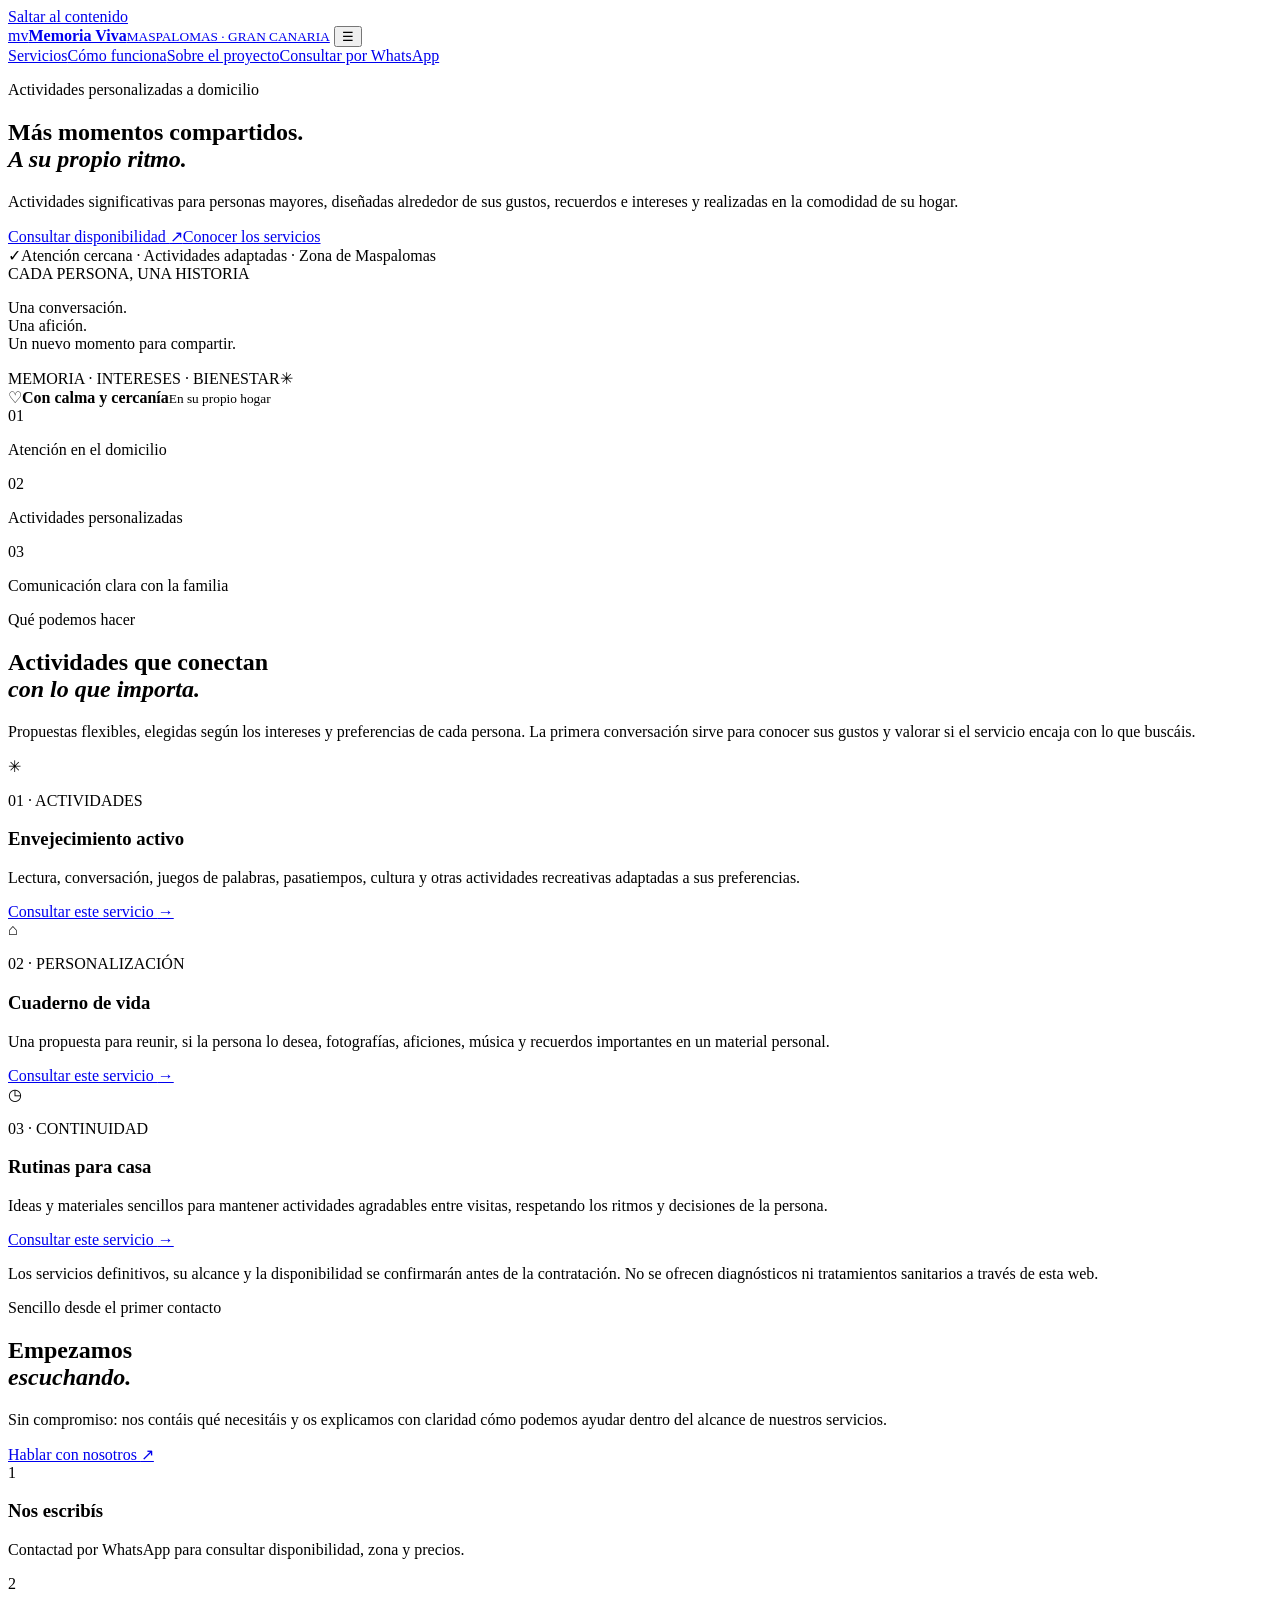
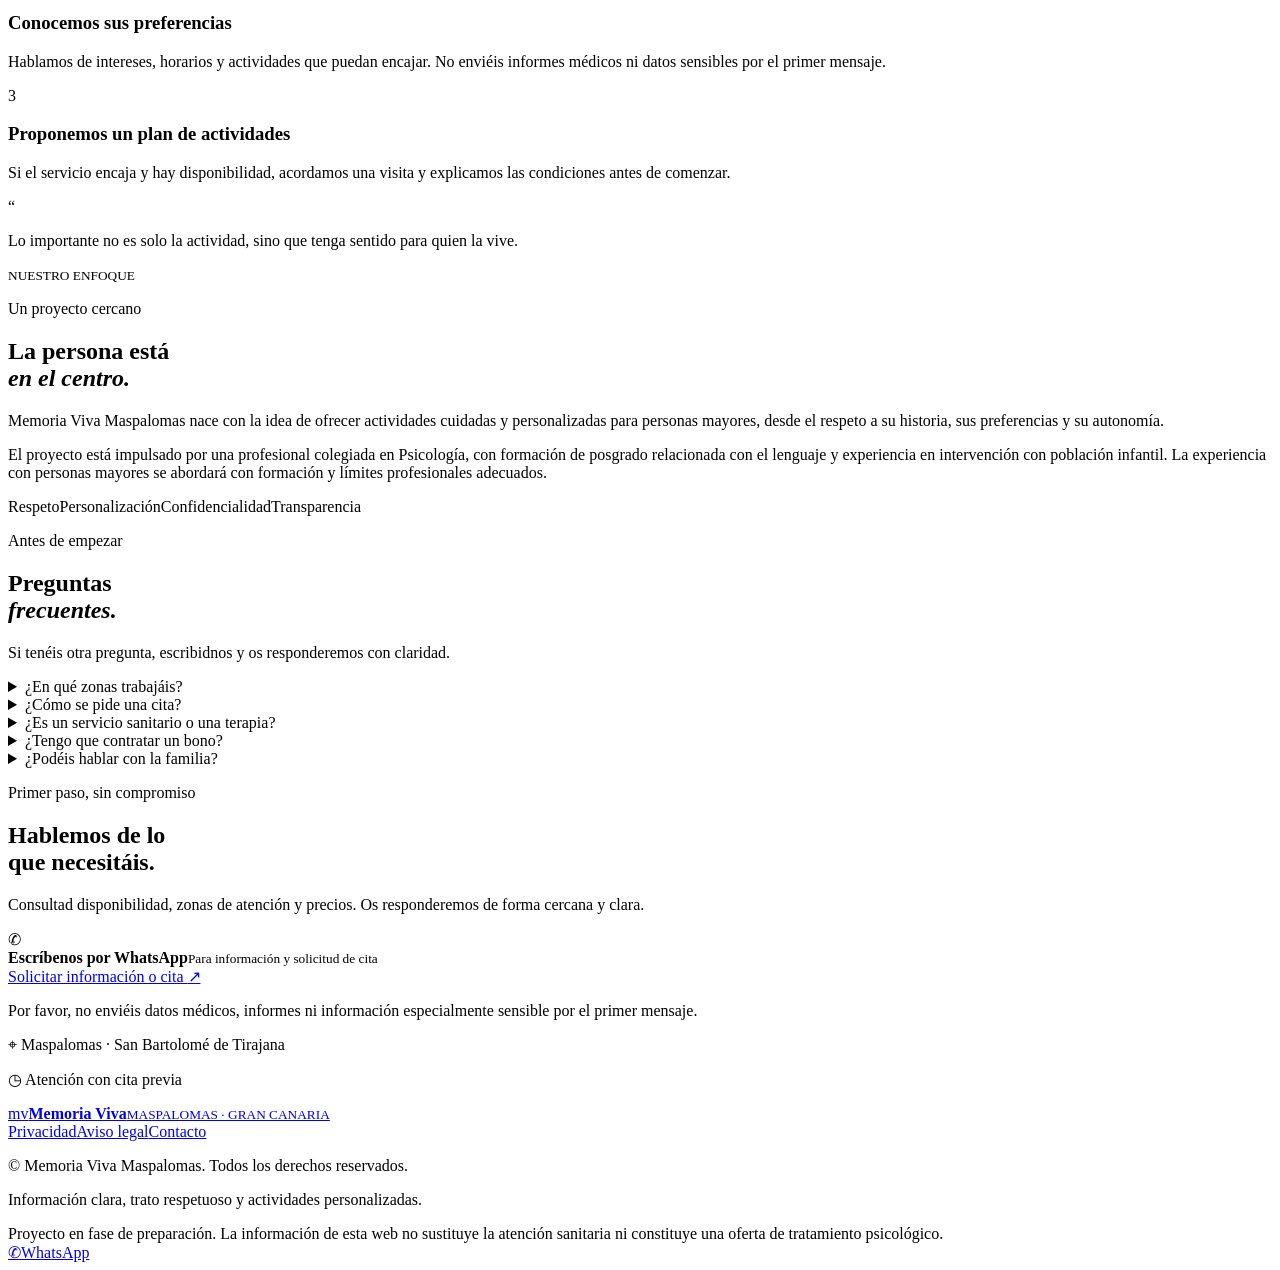
==== index.html @ 0d93520b "Añade página principal de Memoria Viva Maspalomas" ====
<!doctype html>
<html lang="es">
<head>
<meta charset="utf-8"><meta name="viewport" content="width=device-width, initial-scale=1">
<meta name="theme-color" content="#24564e">
<meta name="description" content="Actividades personalizadas de envejecimiento activo a domicilio en Maspalomas y San Bartolomé de Tirajana. Información y solicitud de cita por WhatsApp.">
<meta property="og:title" content="Memoria Viva Maspalomas | Actividades a domicilio">
<meta property="og:description" content="Actividades personalizadas para personas mayores, en su hogar y a su ritmo.">
<meta property="og:type" content="website">
<title>Memoria Viva Maspalomas | Actividades a domicilio</title>
<link rel="icon" href="assets/favicon.svg" type="image/svg+xml"><link rel="stylesheet" href="styles.css">
<script src="site-config.js" defer></script><script src="script.js" defer></script>
</head>
<body>
<a class="skip-link" href="#contenido">Saltar al contenido</a>
<header class="site-header"><div class="container nav-wrap">
<a class="brand" href="#inicio" aria-label="Memoria Viva Maspalomas, inicio"><span class="brand-mark" aria-hidden="true">mv</span><span><strong>Memoria Viva</strong><small>MASPALOMAS · GRAN CANARIA</small></span></a>
<button class="menu-toggle" aria-expanded="false" aria-controls="nav-menu" aria-label="Abrir menú">☰</button>
<nav id="nav-menu" class="nav-menu" aria-label="Navegación principal"><a href="#servicios">Servicios</a><a href="#como-funciona">Cómo funciona</a><a href="#sobre-nosotros">Sobre el proyecto</a><a class="nav-cta js-whatsapp" href="#contacto" data-message="Hola, me gustaría recibir información sobre Memoria Viva Maspalomas.">Consultar por WhatsApp</a></nav>
</div></header>
<main id="contenido">
<section class="hero" id="inicio"><div class="container hero-grid"><div class="hero-copy">
<p class="eyebrow"><span class="eyebrow-dot"></span> Actividades personalizadas a domicilio</p>
<h1>Más momentos compartidos.<br><em>A su propio ritmo.</em></h1>
<p class="hero-lead">Actividades significativas para personas mayores, diseñadas alrededor de sus gustos, recuerdos e intereses y realizadas en la comodidad de su hogar.</p>
<div class="hero-actions"><a class="button button-primary js-whatsapp" href="#contacto" data-message="Hola, quiero consultar disponibilidad y precios de las visitas a domicilio.">Consultar disponibilidad <span aria-hidden="true">↗</span></a><a class="button button-secondary" href="#servicios">Conocer los servicios</a></div>
<div class="hero-note"><span class="check-icon" aria-hidden="true">✓</span><span>Atención cercana · Actividades adaptadas · Zona de Maspalomas</span></div>
</div><div class="hero-art" aria-label="Ilustración decorativa de una planta y un sol"><div class="sun"></div><div class="plant plant-one"><i></i><i></i><i></i><b></b></div><div class="art-card"><span class="art-kicker">CADA PERSONA, UNA HISTORIA</span><div class="art-line"></div><p>Una conversación.<br>Una afición.<br>Un nuevo momento para compartir.</p><div class="art-bottom"><span>MEMORIA · INTERESES · BIENESTAR</span><span class="art-spark">✳</span></div></div><div class="floating-tag"><span class="tag-icon">♡</span><span><strong>Con calma y cercanía</strong><small>En su propio hogar</small></span></div></div></div><div class="hero-wave" aria-hidden="true"></div></section>
<section class="trust-strip" aria-label="Características del servicio"><div class="container trust-grid"><div><span class="trust-number">01</span><p>Atención en el domicilio</p></div><div><span class="trust-number">02</span><p>Actividades personalizadas</p></div><div><span class="trust-number">03</span><p>Comunicación clara con la familia</p></div></div></section>
<section class="section services-section" id="servicios"><div class="container"><div class="section-heading"><p class="eyebrow">Qué podemos hacer</p><h2>Actividades que conectan<br><em>con lo que importa.</em></h2><p>Propuestas flexibles, elegidas según los intereses y preferencias de cada persona. La primera conversación sirve para conocer sus gustos y valorar si el servicio encaja con lo que buscáis.</p></div>
<div class="service-grid">
<article class="service-card"><div class="service-icon sage" aria-hidden="true">✳</div><p class="card-label">01 · ACTIVIDADES</p><h3>Envejecimiento activo</h3><p>Lectura, conversación, juegos de palabras, pasatiempos, cultura y otras actividades recreativas adaptadas a sus preferencias.</p><a class="text-link js-whatsapp" href="#contacto" data-message="Hola, me interesa conocer las actividades de envejecimiento activo a domicilio.">Consultar este servicio <span aria-hidden="true">→</span></a></article>
<article class="service-card featured"><div class="service-icon clay" aria-hidden="true">⌂</div><p class="card-label">02 · PERSONALIZACIÓN</p><h3>Cuaderno de vida</h3><p>Una propuesta para reunir, si la persona lo desea, fotografías, aficiones, música y recuerdos importantes en un material personal.</p><a class="text-link js-whatsapp" href="#contacto" data-message="Hola, quiero información sobre el cuaderno de vida personalizado.">Consultar este servicio <span aria-hidden="true">→</span></a></article>
<article class="service-card"><div class="service-icon gold" aria-hidden="true">◷</div><p class="card-label">03 · CONTINUIDAD</p><h3>Rutinas para casa</h3><p>Ideas y materiales sencillos para mantener actividades agradables entre visitas, respetando los ritmos y decisiones de la persona.</p><a class="text-link js-whatsapp" href="#contacto" data-message="Hola, me gustaría saber cómo funcionan las rutinas de actividades para casa.">Consultar este servicio <span aria-hidden="true">→</span></a></article>
</div><p class="section-footnote">Los servicios definitivos, su alcance y la disponibilidad se confirmarán antes de la contratación. No se ofrecen diagnósticos ni tratamientos sanitarios a través de esta web.</p></div></section>
<section class="section process-section" id="como-funciona"><div class="container process-grid"><div class="process-intro"><p class="eyebrow">Sencillo desde el primer contacto</p><h2>Empezamos<br><em>escuchando.</em></h2><p>Sin compromiso: nos contáis qué necesitáis y os explicamos con claridad cómo podemos ayudar dentro del alcance de nuestros servicios.</p><a class="button button-primary js-whatsapp" href="#contacto" data-message="Hola, me gustaría hablar sobre las necesidades de una persona mayor.">Hablar con nosotros <span aria-hidden="true">↗</span></a></div>
<div class="steps"><article class="step"><span class="step-number">1</span><div><h3>Nos escribís</h3><p>Contactad por WhatsApp para consultar disponibilidad, zona y precios.</p></div></article><article class="step"><span class="step-number">2</span><div><h3>Conocemos sus preferencias</h3><p>Hablamos de intereses, horarios y actividades que puedan encajar. No enviéis informes médicos ni datos sensibles por el primer mensaje.</p></div></article><article class="step"><span class="step-number">3</span><div><h3>Proponemos un plan de actividades</h3><p>Si el servicio encaja y hay disponibilidad, acordamos una visita y explicamos las condiciones antes de comenzar.</p></div></article></div></div></section>
<section class="section about-section" id="sobre-nosotros"><div class="container about-grid"><div class="about-visual"><div class="about-circle circle-one"></div><div class="about-circle circle-two"></div><div class="about-quote"><span class="quote-mark">“</span><p>Lo importante no es solo la actividad, sino que tenga sentido para quien la vive.</p><span class="quote-line"></span><small>NUESTRO ENFOQUE</small></div></div><div class="about-copy"><p class="eyebrow">Un proyecto cercano</p><h2>La persona está<br><em>en el centro.</em></h2><p>Memoria Viva Maspalomas nace con la idea de ofrecer actividades cuidadas y personalizadas para personas mayores, desde el respeto a su historia, sus preferencias y su autonomía.</p><p>El proyecto está impulsado por una profesional colegiada en Psicología, con formación de posgrado relacionada con el lenguaje y experiencia en intervención con población infantil. La experiencia con personas mayores se abordará con formación y límites profesionales adecuados.</p><div class="values-list"><span>Respeto</span><span>Personalización</span><span>Confidencialidad</span><span>Transparencia</span></div></div></div></section>
<section class="section faq-section" id="preguntas"><div class="container faq-grid"><div><p class="eyebrow">Antes de empezar</p><h2>Preguntas<br><em>frecuentes.</em></h2><p>Si tenéis otra pregunta, escribidnos y os responderemos con claridad.</p></div><div class="faq-list">
<details><summary>¿En qué zonas trabajáis?</summary><p>El proyecto se centra inicialmente en Maspalomas, San Fernando, El Tablero y Sonnenland. Confirmaremos disponibilidad y posibles gastos de desplazamiento antes de reservar.</p></details>
<details><summary>¿Cómo se pide una cita?</summary><p>Podéis escribirnos por WhatsApp. Acordaremos disponibilidad, servicio, duración y precio antes de confirmar la visita.</p></details>
<details><summary>¿Es un servicio sanitario o una terapia?</summary><p>Esta web presenta actividades de envejecimiento activo y propuestas educativas no sanitarias. No ofrece diagnósticos ni tratamientos psicológicos sanitarios. Si una necesidad requiere atención clínica, os orientaremos para consultar con un profesional sanitario habilitado.</p></details>
<details><summary>¿Tengo que contratar un bono?</summary><p>No se presupone ningún compromiso. La disponibilidad de visitas individuales y bonos, así como sus condiciones y precios, se confirmará antes de contratar.</p></details>
<details><summary>¿Podéis hablar con la familia?</summary><p>La comunicación con familiares se realizará respetando la autonomía, la confidencialidad y las preferencias de la persona atendida, con las autorizaciones necesarias.</p></details>
</div></div></section>
<section class="contact-section" id="contacto"><div class="container contact-grid"><div><p class="eyebrow light">Primer paso, sin compromiso</p><h2>Hablemos de lo<br>que necesitáis.</h2><p>Consultad disponibilidad, zonas de atención y precios. Os responderemos de forma cercana y clara.</p></div><div class="contact-card"><div class="contact-card-top"><span class="whatsapp-mark" aria-hidden="true">✆</span><div><strong>Escríbenos por WhatsApp</strong><small>Para información y solicitud de cita</small></div></div><a class="button button-light js-whatsapp" href="#contacto" data-message="Hola, me gustaría recibir información y consultar una cita con Memoria Viva Maspalomas.">Solicitar información o cita <span aria-hidden="true">↗</span></a><p class="contact-small">Por favor, no enviéis datos médicos, informes ni información especialmente sensible por el primer mensaje.</p><div class="contact-divider"></div><p class="contact-zone"><span aria-hidden="true">⌖</span> Maspalomas · San Bartolomé de Tirajana</p><p class="contact-zone"><span aria-hidden="true">◷</span> Atención con cita previa</p></div></div></section>
</main>
<footer class="site-footer"><div class="container footer-top"><a class="brand footer-brand" href="#inicio"><span class="brand-mark" aria-hidden="true">mv</span><span><strong>Memoria Viva</strong><small>MASPALOMAS · GRAN CANARIA</small></span></a><div class="footer-links"><a href="privacidad.html">Privacidad</a><a href="aviso-legal.html">Aviso legal</a><a href="#contacto">Contacto</a></div></div><div class="container footer-bottom"><p>© <span id="year"></span> Memoria Viva Maspalomas. Todos los derechos reservados.</p><p>Información clara, trato respetuoso y actividades personalizadas.</p></div><div class="container footer-disclaimer">Proyecto en fase de preparación. La información de esta web no sustituye la atención sanitaria ni constituye una oferta de tratamiento psicológico.</div></footer>
<a class="floating-whatsapp js-whatsapp" href="#contacto" data-message="Hola, quiero información sobre Memoria Viva Maspalomas." aria-label="Contactar por WhatsApp"><span aria-hidden="true">✆</span><span>WhatsApp</span></a><div class="toast" id="toast" role="status" aria-live="polite"></div>
</body></html>
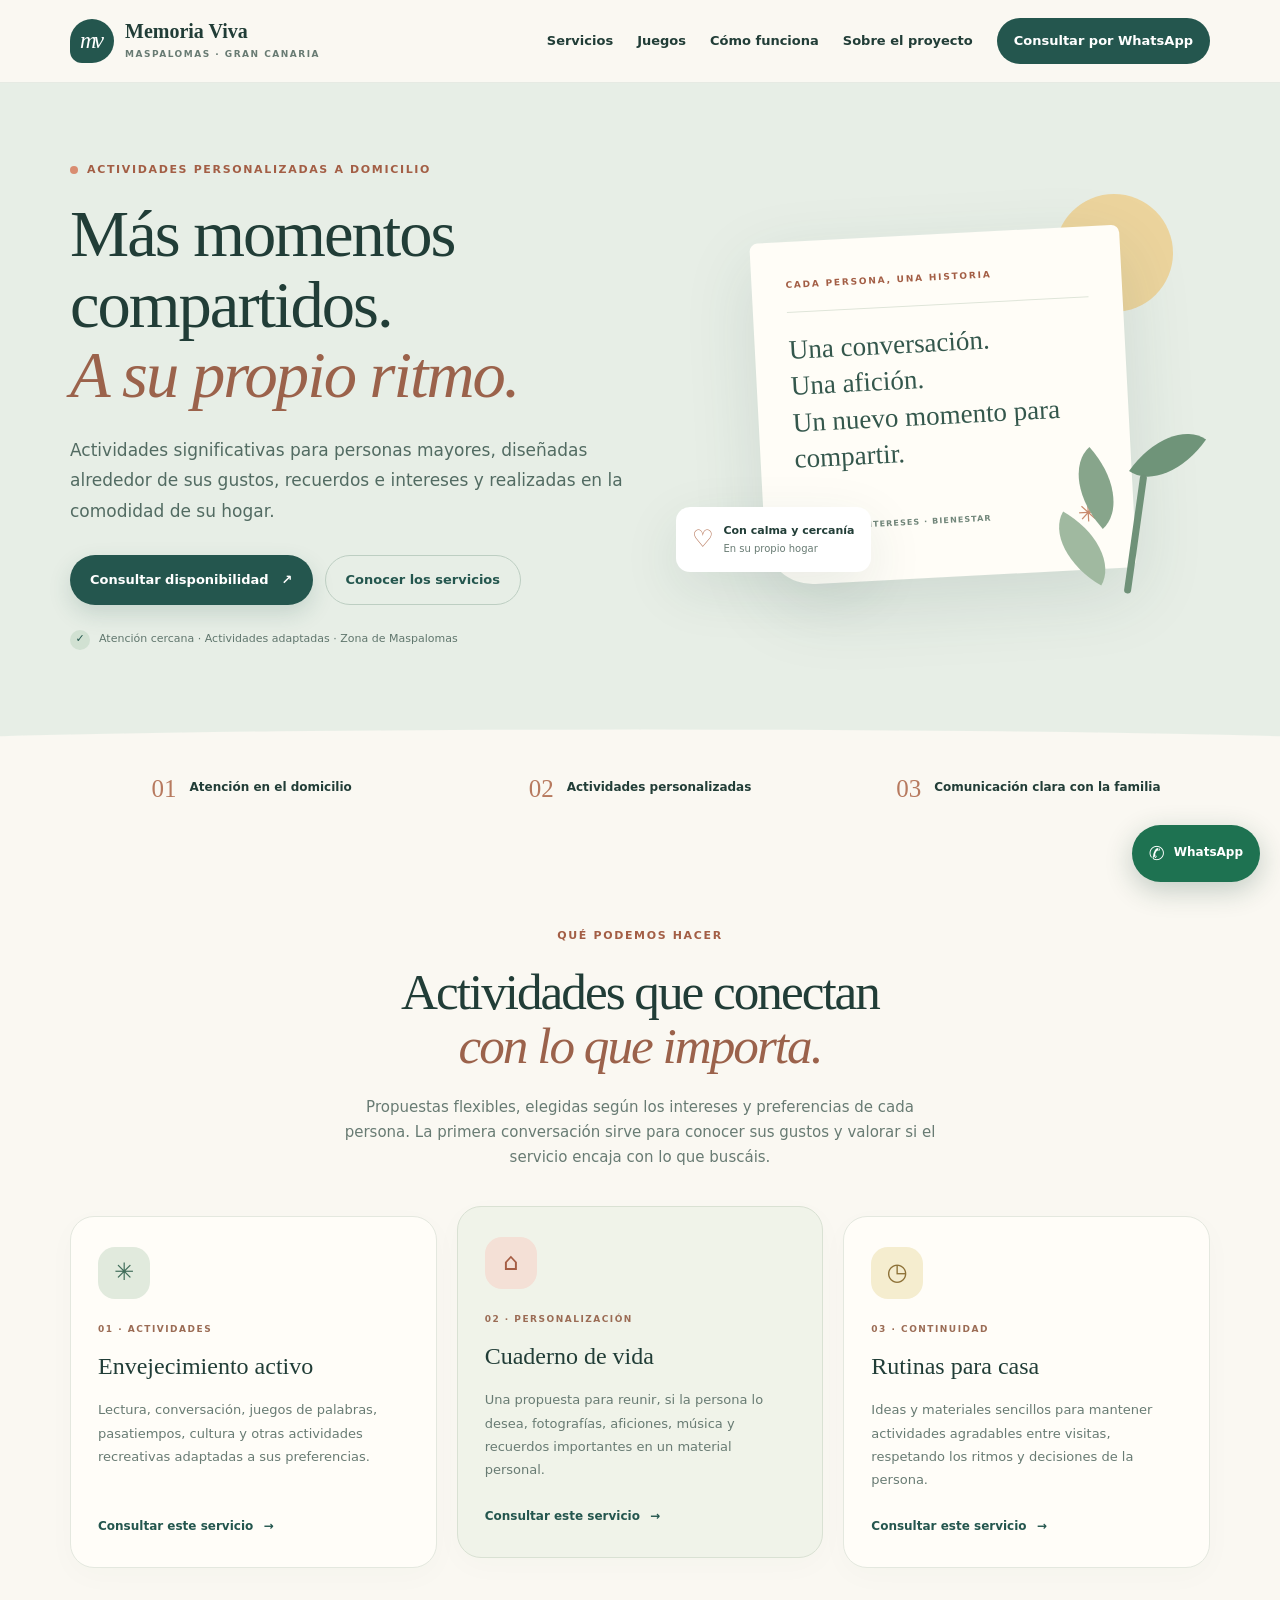
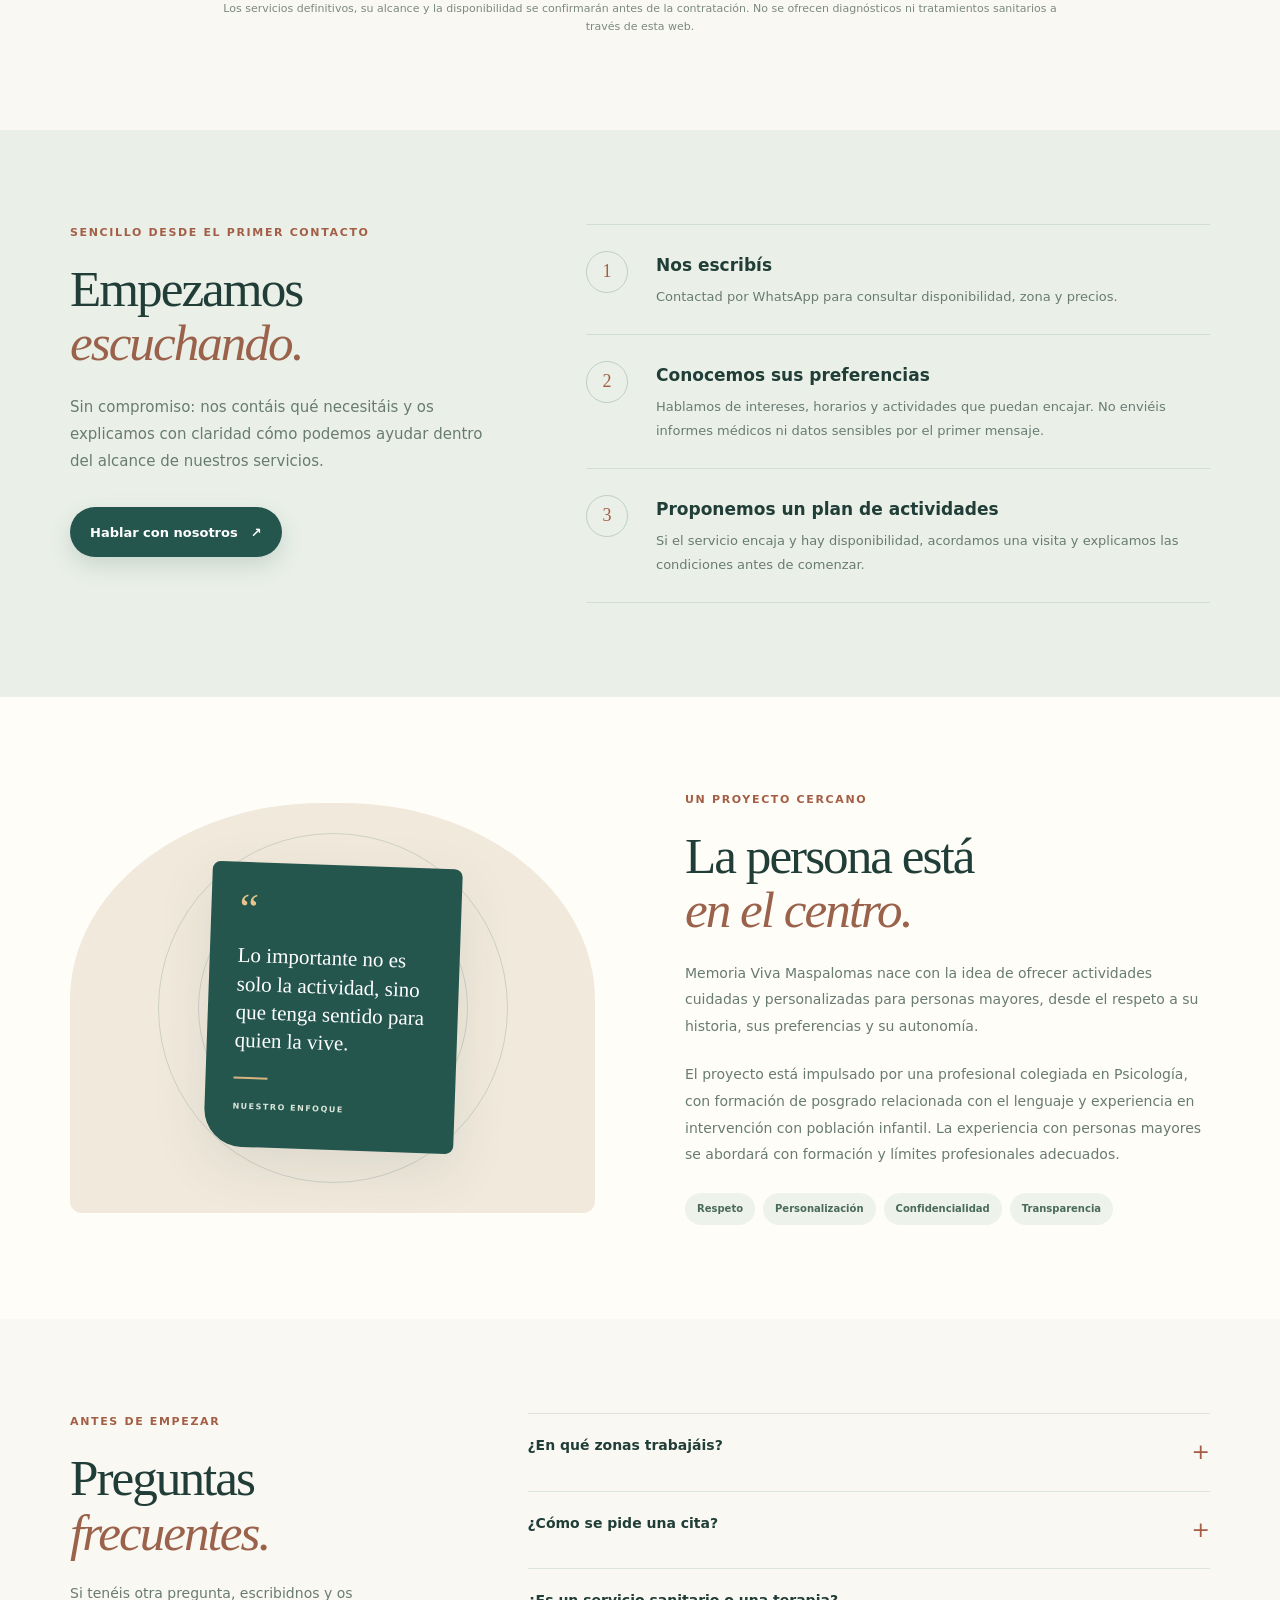
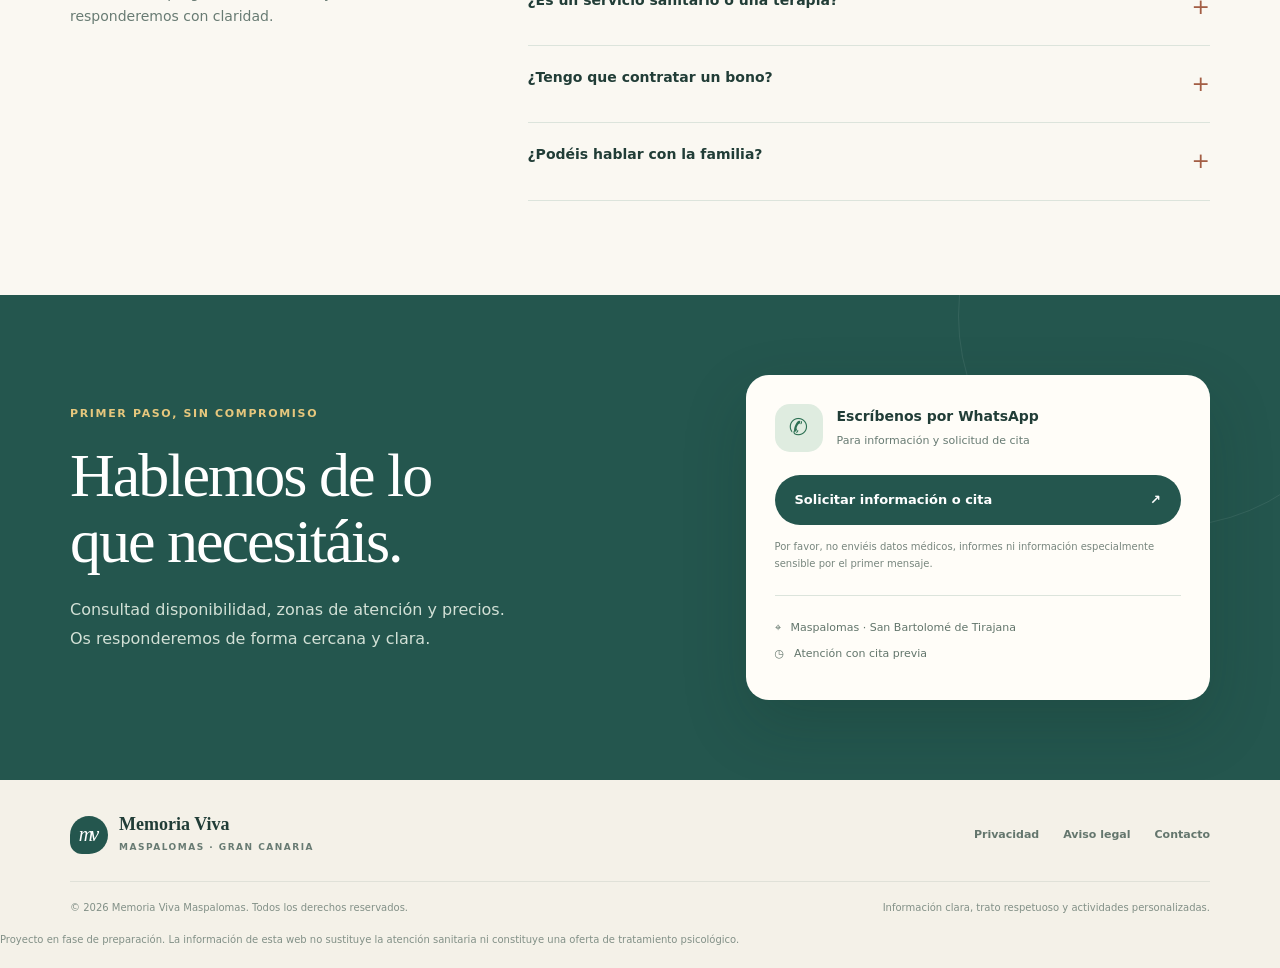
==== commit 61b9d945: "Añade acceso a juegos desde la página principal" ====
--- a/index.html
+++ b/index.html
@@ -16,7 +16,7 @@
 <header class="site-header"><div class="container nav-wrap">
 <a class="brand" href="#inicio" aria-label="Memoria Viva Maspalomas, inicio"><span class="brand-mark" aria-hidden="true">mv</span><span><strong>Memoria Viva</strong><small>MASPALOMAS · GRAN CANARIA</small></span></a>
 <button class="menu-toggle" aria-expanded="false" aria-controls="nav-menu" aria-label="Abrir menú">☰</button>
-<nav id="nav-menu" class="nav-menu" aria-label="Navegación principal"><a href="#servicios">Servicios</a><a href="#como-funciona">Cómo funciona</a><a href="#sobre-nosotros">Sobre el proyecto</a><a class="nav-cta js-whatsapp" href="#contacto" data-message="Hola, me gustaría recibir información sobre Memoria Viva Maspalomas.">Consultar por WhatsApp</a></nav>
+<nav id="nav-menu" class="nav-menu" aria-label="Navegación principal"><a href="#servicios">Servicios</a><a href="juegos.html">Juegos</a><a href="#como-funciona">Cómo funciona</a><a href="#sobre-nosotros">Sobre el proyecto</a><a class="nav-cta js-whatsapp" href="#contacto" data-message="Hola, me gustaría recibir información sobre Memoria Viva Maspalomas.">Consultar por WhatsApp</a></nav>
 </div></header>
 <main id="contenido">
 <section class="hero" id="inicio"><div class="container hero-grid"><div class="hero-copy">
--- a/styles.css
+++ b/styles.css
@@ -0,0 +1 @@
+:root{--pine:#24564e;--pine-dark:#173f39;--sage:#e7eee6;--cream:#faf8f2;--paper:#fffdf8;--ink:#213d37;--muted:#687b73;--clay:#d98d71;--gold:#e6c77d;--line:#dce4dc;--radius:24px;--shadow:0 18px 55px rgba(30,66,57,.10)}*{box-sizing:border-box}html{scroll-behavior:smooth;scroll-padding-top:88px}body{margin:0;background:var(--cream);color:var(--ink);font-family:Inter,ui-sans-serif,system-ui,-apple-system,BlinkMacSystemFont,"Segoe UI",sans-serif;font-size:16px;line-height:1.65}a{color:inherit}button,a{-webkit-tap-highlight-color:transparent}a:focus-visible,button:focus-visible,summary:focus-visible{outline:3px solid #c57c5f;outline-offset:4px}.container{width:min(1140px,calc(100% - 40px));margin-inline:auto}.skip-link{position:absolute;top:-50px;left:12px;background:white;padding:10px;z-index:100}.skip-link:focus{top:12px}.site-header{position:sticky;top:0;z-index:50;background:rgba(250,248,242,.96);backdrop-filter:blur(14px);border-bottom:1px solid rgba(36,86,78,.09)}.nav-wrap{min-height:82px;display:flex;align-items:center;justify-content:space-between;gap:24px}.brand{display:inline-flex;align-items:center;gap:11px;text-decoration:none;flex-shrink:0}.brand-mark{display:grid;place-items:center;width:44px;height:44px;border-radius:50% 50% 50% 12px;background:var(--pine);color:#fff;font-family:Georgia,serif;font-size:23px;font-style:italic;letter-spacing:-3px;padding-right:3px}.brand strong{display:block;font-family:Georgia,serif;font-size:20px;line-height:1.1}.brand small{display:block;margin-top:5px;color:var(--muted);font-size:9px;font-weight:800;letter-spacing:1.5px}.nav-menu{display:flex;align-items:center;gap:24px}.nav-menu>a{text-decoration:none;font-size:13px;font-weight:650}.nav-menu>a:hover,.footer-links a:hover{color:#a35e45}.nav-menu .nav-cta,.nav-cta{padding:12px 17px;background:var(--pine);color:white;border-radius:100px;text-decoration:none}.menu-toggle{display:none;border:0;background:transparent;font-size:25px;color:var(--pine);cursor:pointer}.hero{position:relative;overflow:hidden;background:var(--sage);padding:78px 0 94px}.hero-grid{display:grid;grid-template-columns:1.02fr .98fr;align-items:center;gap:50px;position:relative;z-index:1}.eyebrow{display:flex;align-items:center;gap:9px;color:#a35e45;font-size:11px;font-weight:800;letter-spacing:1.65px;text-transform:uppercase;margin:0 0 20px}.eyebrow-dot{width:8px;height:8px;background:var(--clay);border-radius:50%}.hero h1,.section h2,.process-intro h2,.about-copy h2,.faq-grid h2,.contact-section h2{font-family:Georgia,serif;font-weight:500;letter-spacing:-2px;line-height:1.06;margin:0}.hero h1{font-size:clamp(43px,5.2vw,70px)}.hero h1 em,.section h2 em,.process-intro h2 em,.about-copy h2 em,.faq-grid h2 em{font-weight:400;color:#9b624b}.hero-lead{max-width:560px;color:#526b62;font-size:17px;line-height:1.8;margin:24px 0 28px}.hero-actions{display:flex;flex-wrap:wrap;gap:12px}.button{min-height:50px;display:inline-flex;align-items:center;justify-content:center;gap:13px;padding:13px 20px;border-radius:100px;text-decoration:none;font-weight:750;font-size:13px;transition:transform .2s,box-shadow .2s}.button:hover{transform:translateY(-2px)}.button-primary{background:var(--pine);color:white;box-shadow:0 9px 22px rgba(36,86,78,.17)}.button-primary:hover{background:var(--pine-dark)}.button-secondary{border:1px solid #bdcec2;color:var(--pine)}.hero-note{display:flex;align-items:center;gap:9px;margin-top:25px;font-size:11px;color:#60766d}.check-icon{display:grid;place-items:center;width:20px;height:20px;background:#d1e1d2;color:var(--pine);border-radius:50%;font-weight:900}.hero-art{height:440px;position:relative;display:grid;place-items:center}.sun{position:absolute;right:7%;top:2%;width:118px;height:118px;border-radius:50%;background:#edcf8e;opacity:.82}.art-card{position:relative;width:min(370px,84%);min-height:300px;padding:36px 34px;background:#fffdf7;border-radius:8px 8px 8px 48px;box-shadow:0 24px 70px rgba(37,79,66,.13);transform:rotate(-3deg);z-index:2;display:flex;flex-direction:column;justify-content:center}.art-kicker{font-size:9px;letter-spacing:1.8px;font-weight:850;color:#a35e45}.art-line{height:1px;background:#dfe5d9;margin:19px 0}.art-card p{font-family:Georgia,serif;font-size:27px;line-height:1.35;margin:0;color:#34574c}.art-bottom{display:flex;align-items:center;justify-content:space-between;margin-top:30px;font-size:8px;letter-spacing:1.1px;font-weight:800;color:#71867a}.art-spark{font-size:25px;color:#c98a6c}.plant{position:absolute;width:145px;height:190px;right:1%;bottom:7%;z-index:3}.plant b{position:absolute;bottom:0;left:50%;width:7px;height:120px;background:#6f9178;border-radius:10px;transform:rotate(8deg)}.plant i{position:absolute;display:block;width:45px;height:70px;background:#87a58b;border-radius:100% 0 100% 0;transform-origin:bottom center}.plant i:nth-child(1){left:37px;bottom:80px;transform:rotate(-42deg)}.plant i:nth-child(2){left:65px;bottom:110px;transform:rotate(35deg);background:#6f9479}.plant i:nth-child(3){left:30px;bottom:28px;transform:rotate(-60deg);background:#a0b9a0}.floating-tag{position:absolute;left:0;bottom:12%;z-index:4;display:flex;align-items:center;gap:10px;background:white;padding:13px 16px;border-radius:14px;box-shadow:var(--shadow)}.tag-icon{font-size:24px;color:#b7785c}.floating-tag strong,.floating-tag small{display:block}.floating-tag strong{font-size:11px}.floating-tag small{font-size:10px;color:var(--muted)}.hero-wave{position:absolute;bottom:-1px;left:0;width:100%;height:30px;background:var(--cream);clip-path:ellipse(60% 50% at 50% 100%)}.trust-strip{padding:24px 0;background:var(--cream)}.trust-grid{display:grid;grid-template-columns:repeat(3,1fr);gap:25px}.trust-grid>div{display:flex;align-items:center;justify-content:center;gap:13px}.trust-number{font-family:Georgia,serif;font-size:25px;color:#b77a5f}.trust-grid p{font-size:12px;font-weight:750;margin:0}.section{padding:94px 0}.section-heading{text-align:center;max-width:760px;margin:0 auto 46px}.section-heading .eyebrow{justify-content:center}.section h2,.process-intro h2,.about-copy h2,.faq-grid h2{font-size:clamp(38px,4vw,54px)}.section-heading>p:last-child{max-width:610px;margin:22px auto 0;color:var(--muted);font-size:15px}.service-grid{display:grid;grid-template-columns:repeat(3,1fr);gap:20px}.service-card{padding:30px 27px;background:var(--paper);border:1px solid #e4e8df;border-radius:var(--radius);min-height:320px;display:flex;flex-direction:column;align-items:flex-start;box-shadow:0 8px 30px rgba(40,70,58,.025)}.service-card.featured{background:#f0f3e9;border-color:#d9e1d3;transform:translateY(-10px)}.service-icon{width:52px;height:52px;display:grid;place-items:center;border-radius:17px;font-size:24px;margin-bottom:23px}.service-icon.sage{background:#e1eadd;color:#3f6c59}.service-icon.clay{background:#f4e0d6;color:#a55d44}.service-icon.gold{background:#f5edcf;color:#8d7137}.card-label{font-size:9px;font-weight:850;letter-spacing:1.5px;color:#9b6c55;margin:0 0 10px}.service-card h3{font-family:Georgia,serif;font-size:24px;font-weight:500;margin:0 0 12px}.service-card>p:not(.card-label){font-size:13px;line-height:1.8;color:var(--muted);margin:0 0 25px}.text-link{margin-top:auto;text-decoration:none;color:var(--pine);font-size:12px;font-weight:800}.text-link span{margin-left:6px}.section-footnote{font-size:11px;color:#7a8981;text-align:center;max-width:850px;margin:32px auto 0}.process-section{background:#eaf0e8}.process-grid{display:grid;grid-template-columns:.8fr 1.2fr;gap:100px;align-items:start}.process-intro>p:not(.eyebrow){color:var(--muted);font-size:15px;line-height:1.8;margin:24px 0}.process-intro .button{margin-top:8px}.steps{border-top:1px solid #d2ded2}.step{display:grid;grid-template-columns:52px 1fr;gap:18px;padding:26px 0;border-bottom:1px solid #d2ded2}.step-number{width:42px;height:42px;display:grid;place-items:center;border:1px solid #c0d0c0;border-radius:50%;font-family:Georgia,serif;font-size:18px;color:#a35e45}.step h3{margin:0 0 6px;font-size:17px}.step p{margin:0;color:var(--muted);font-size:13px;line-height:1.8}.about-section{background:var(--paper)}.about-grid{display:grid;grid-template-columns:1fr 1fr;gap:90px;align-items:center}.about-visual{height:410px;position:relative;display:grid;place-items:center;background:#f1e9dc;border-radius:48% 48% 12px 12px;overflow:hidden}.about-circle{position:absolute;border:1px solid rgba(36,86,78,.17);border-radius:50%}.circle-one{width:350px;height:350px}.circle-two{width:270px;height:270px}.about-quote{position:relative;width:250px;background:var(--pine);color:white;padding:30px 28px;border-radius:8px 8px 8px 38px;box-shadow:var(--shadow);transform:rotate(2deg)}.quote-mark{font-family:Georgia,serif;font-size:43px;line-height:.8;color:#e7c68d}.about-quote p{font-family:Georgia,serif;font-size:21px;line-height:1.35;margin:10px 0 22px}.quote-line{display:block;width:34px;height:2px;background:#d7b47d;margin-bottom:12px}.about-quote small{font-size:8px;letter-spacing:1.5px;font-weight:800;color:#dbe5d9}.about-copy>p:not(.eyebrow){font-size:14px;color:var(--muted);line-height:1.9;margin:22px 0}.values-list{display:flex;flex-wrap:wrap;gap:8px;margin-top:25px}.values-list span{padding:8px 12px;background:#edf2eb;border-radius:100px;font-size:10px;font-weight:750;color:#496a5a}.faq-section{background:var(--cream)}.faq-grid{display:grid;grid-template-columns:.7fr 1.3fr;gap:90px}.faq-grid>div:first-child>p:last-child{color:var(--muted);font-size:14px;max-width:300px;margin-top:22px}.faq-list{border-top:1px solid var(--line)}.faq-list details{border-bottom:1px solid var(--line);padding:20px 0}.faq-list summary{list-style:none;cursor:pointer;font-size:14px;font-weight:750;display:flex;justify-content:space-between;gap:15px}.faq-list summary::-webkit-details-marker{display:none}.faq-list summary::after{content:'+';font-size:22px;font-weight:400;color:#a35e45}.faq-list details[open] summary::after{content:'−'}.faq-list details p{font-size:13px;line-height:1.8;color:var(--muted);margin:14px 30px 0 0}.contact-section{background:var(--pine);padding:80px 0;color:white;position:relative;overflow:hidden}.contact-section:before{content:'';position:absolute;width:420px;height:420px;border:1px solid rgba(255,255,255,.08);border-radius:50%;right:-100px;top:-190px}.contact-grid{display:grid;grid-template-columns:1fr .78fr;gap:80px;align-items:center;position:relative}.eyebrow.light{color:#e6c77d}.contact-section h2{font-size:clamp(42px,5vw,62px)}.contact-grid>div:first-child>p:not(.eyebrow){color:#d2e0d6;max-width:460px;line-height:1.8;margin-top:22px}.contact-card{background:#fffdf8;color:var(--ink);padding:29px;border-radius:23px;box-shadow:0 25px 65px rgba(13,43,36,.2)}.contact-card-top{display:flex;gap:14px;align-items:center;margin-bottom:23px}.whatsapp-mark{display:grid;place-items:center;width:48px;height:48px;background:#dfece0;color:#2d7053;border-radius:15px;font-size:23px}.contact-card-top strong,.contact-card-top small{display:block}.contact-card-top strong{font-size:14px}.contact-card-top small{font-size:11px;color:var(--muted);margin-top:4px}.button-light{width:100%;background:var(--pine);color:white;justify-content:space-between}.contact-small{font-size:10px;line-height:1.7;color:#78867e;margin:13px 0 0}.contact-divider{height:1px;background:var(--line);margin:23px 0}.contact-zone{display:flex;gap:10px;align-items:center;font-size:11px;color:#62756b;margin:8px 0}.site-footer{background:#f4f1e8;padding:35px 0 20px}.footer-top{display:flex;align-items:center;justify-content:space-between;gap:20px;padding-bottom:26px;border-bottom:1px solid #e0e1d8}.footer-brand .brand-mark{width:38px;height:38px;font-size:20px}.footer-brand strong{font-size:18px}.footer-links{display:flex;gap:24px}.footer-links a{text-decoration:none;font-size:11px;font-weight:700;color:#64766d}.footer-bottom{display:flex;justify-content:space-between;gap:20px;padding:18px 0 4px}.footer-bottom p,.footer-disclaimer{font-size:10px;color:#829087;margin:0}.footer-disclaimer{padding-top:12px;max-width:900px;line-height:1.6}.floating-whatsapp{position:fixed;right:20px;bottom:18px;z-index:40;display:flex;align-items:center;gap:9px;padding:13px 17px;border-radius:100px;background:#1e7251;color:white;text-decoration:none;font-size:12px;font-weight:800;box-shadow:0 8px 28px rgba(18,64,44,.24)}.floating-whatsapp span:first-child{font-size:19px}.toast{position:fixed;left:50%;bottom:24px;transform:translate(-50%,20px);padding:12px 18px;background:#183f38;color:white;border-radius:12px;font-size:12px;max-width:calc(100% - 32px);opacity:0;pointer-events:none;transition:.25s;z-index:100}.toast.visible{opacity:1;transform:translate(-50%,0)}.legal-main{padding:70px 0 100px;min-height:65vh}.legal-content{max-width:780px;margin:auto}.legal-content h1{font-family:Georgia,serif;font-size:44px;font-weight:500;letter-spacing:-1.5px}.legal-content h2{font-family:Georgia,serif;margin-top:35px}.legal-content p,.legal-content li{color:#586e63;line-height:1.85;font-size:14px}.legal-alert{padding:16px 18px;background:#f5e9d9;border-left:3px solid #b67a5e;border-radius:6px;font-size:13px}@media(max-width:900px){.nav-menu{gap:14px}.nav-menu>a{font-size:12px}.hero-grid{gap:20px}.hero-art{height:390px}.art-card{width:85%;padding:29px}.plant{right:-3%}.process-grid,.faq-grid{gap:45px}.about-grid{gap:45px}.contact-grid{gap:40px}}@media(max-width:720px){.container{width:min(100% - 32px,560px)}.nav-wrap{min-height:72px}.menu-toggle{display:block}.nav-menu{display:none;position:absolute;top:71px;left:0;right:0;padding:18px 22px 22px;background:var(--cream);border-bottom:1px solid var(--line);flex-direction:column;align-items:stretch;gap:0}.nav-menu.open{display:flex}.nav-menu>a{padding:13px 3px;font-size:14px}.nav-menu .nav-cta{text-align:center;margin-top:8px;padding:13px}.hero{padding:55px 0 65px}.hero-grid{grid-template-columns:1fr;gap:12px}.hero h1{font-size:clamp(43px,11vw,61px);letter-spacing:-1.8px}.hero-lead{font-size:15px}.hero-art{height:330px;margin-top:0}.sun{width:86px;height:86px;right:7%;top:1%}.art-card{min-height:250px;width:74%;padding:25px;transform:rotate(-2deg)}.art-card p{font-size:23px}.plant{height:145px;width:100px;right:0;bottom:5%;transform:scale(.8);transform-origin:bottom right}.plant b{height:90px}.floating-tag{left:0;bottom:0;padding:10px 12px}.hero-note{font-size:10px}.trust-grid{grid-template-columns:1fr;gap:12px}.trust-grid>div{justify-content:flex-start;padding-left:15%}.section{padding:72px 0}.section-heading{margin-bottom:30px}.section-heading>p:last-child{font-size:14px}.service-grid{grid-template-columns:1fr;gap:14px}.service-card{min-height:0;padding:25px}.service-card.featured{transform:none}.service-icon{margin-bottom:16px}.process-grid,.about-grid,.faq-grid,.contact-grid{grid-template-columns:1fr;gap:35px}.process-intro h2,.about-copy h2,.faq-grid h2,.section h2{font-size:43px}.process-intro>p:not(.eyebrow){margin:18px 0}.about-visual{height:330px;order:2}.about-copy{order:1}.circle-one{width:290px;height:290px}.circle-two{width:220px;height:220px}.about-quote{width:235px;padding:25px}.faq-grid{gap:25px}.contact-section{padding:65px 0}.contact-grid{gap:28px}.contact-card{padding:23px}.footer-top{align-items:flex-start;flex-direction:column}.footer-links{gap:18px;flex-wrap:wrap}.footer-bottom{flex-direction:column;gap:7px}.floating-whatsapp{right:13px;bottom:12px;padding:12px 14px}.footer-disclaimer{padding-right:35px}}@media(prefers-reduced-motion:reduce){html{scroll-behavior:auto}*,*::before,*::after{transition:none!important;animation:none!important}}
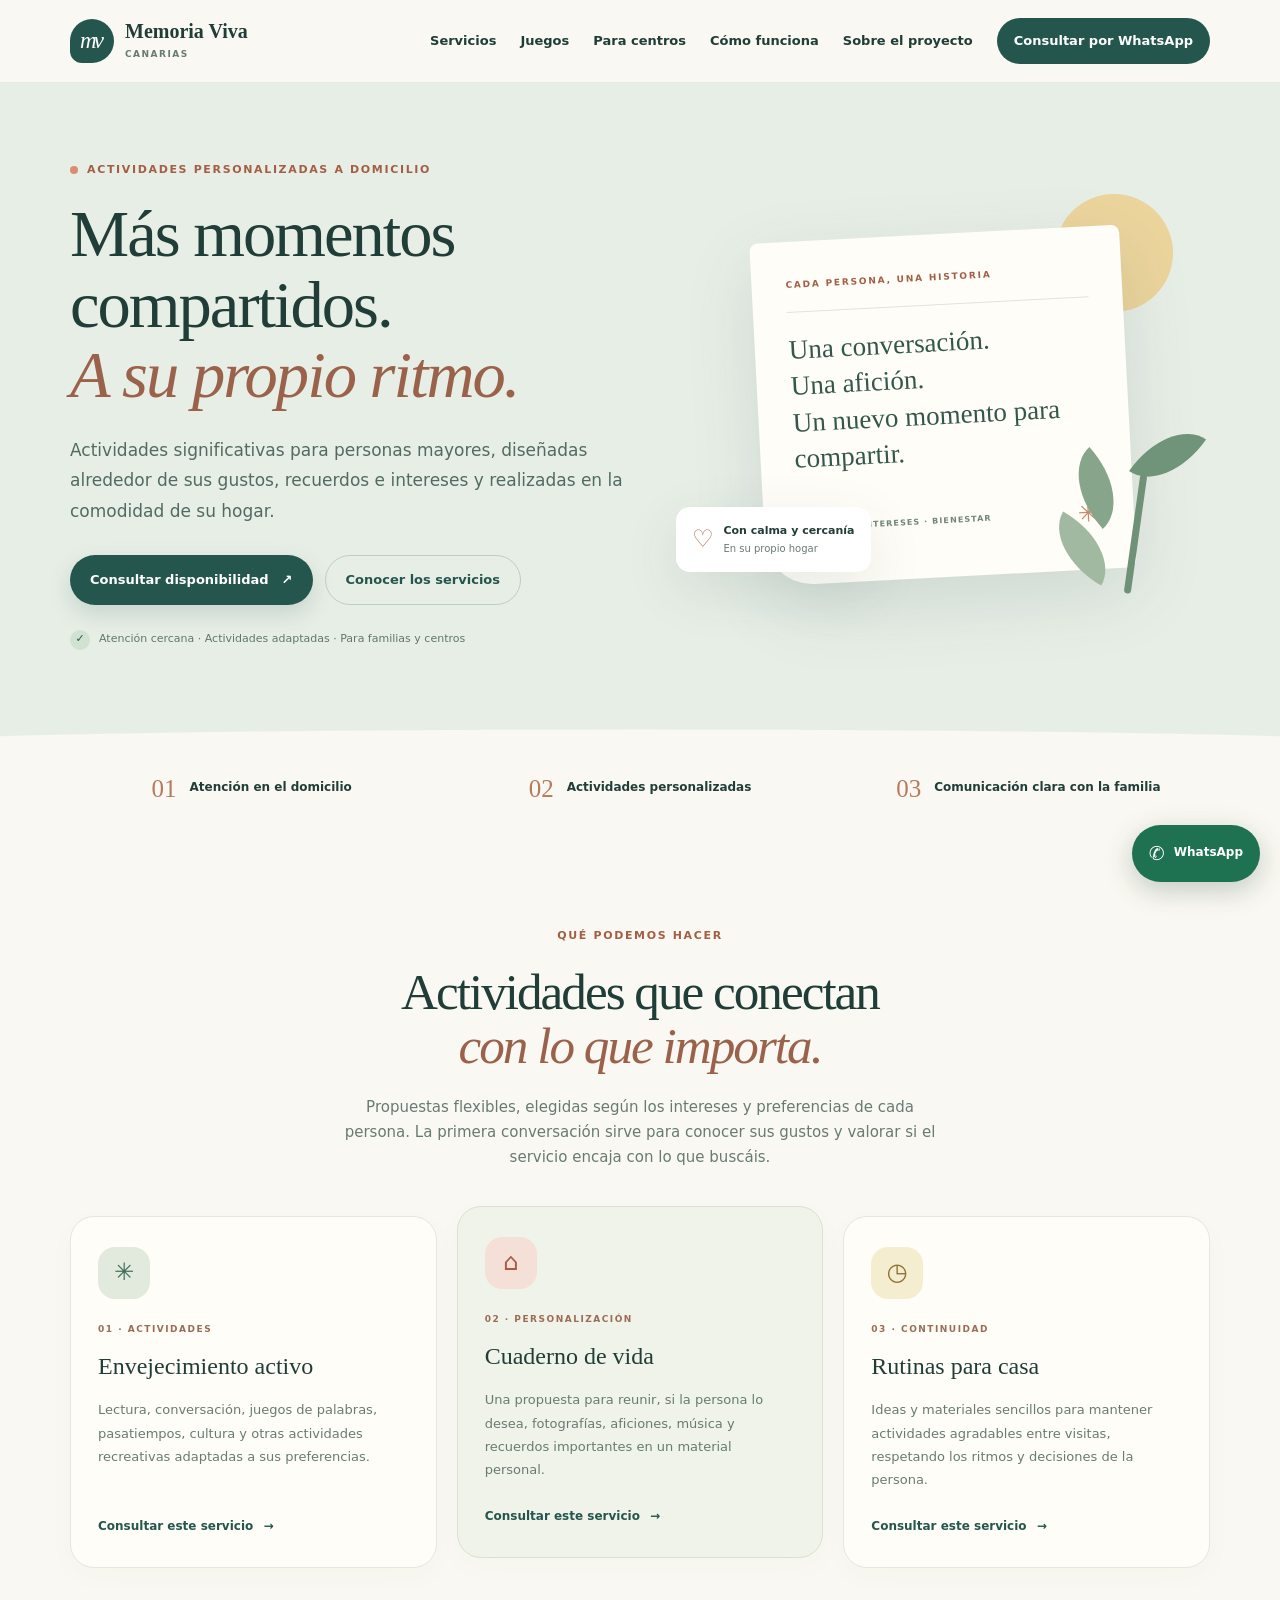
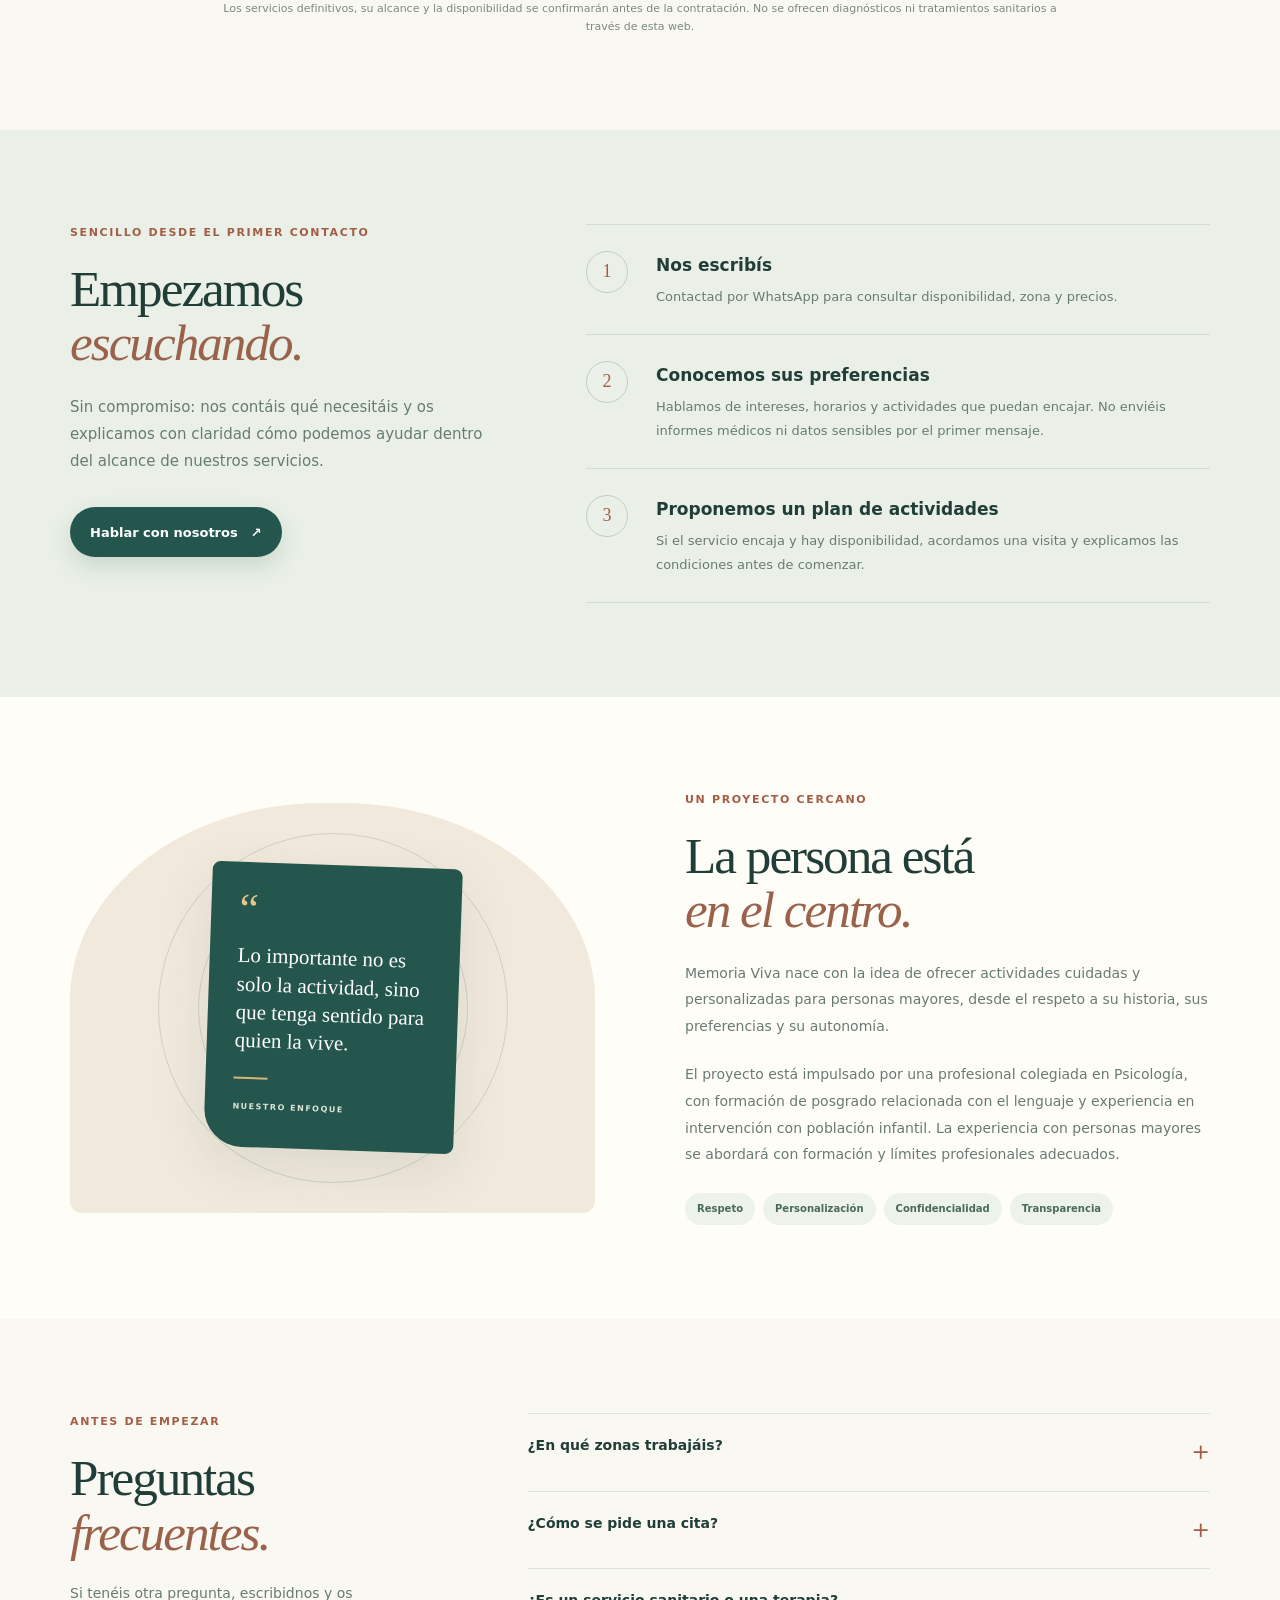
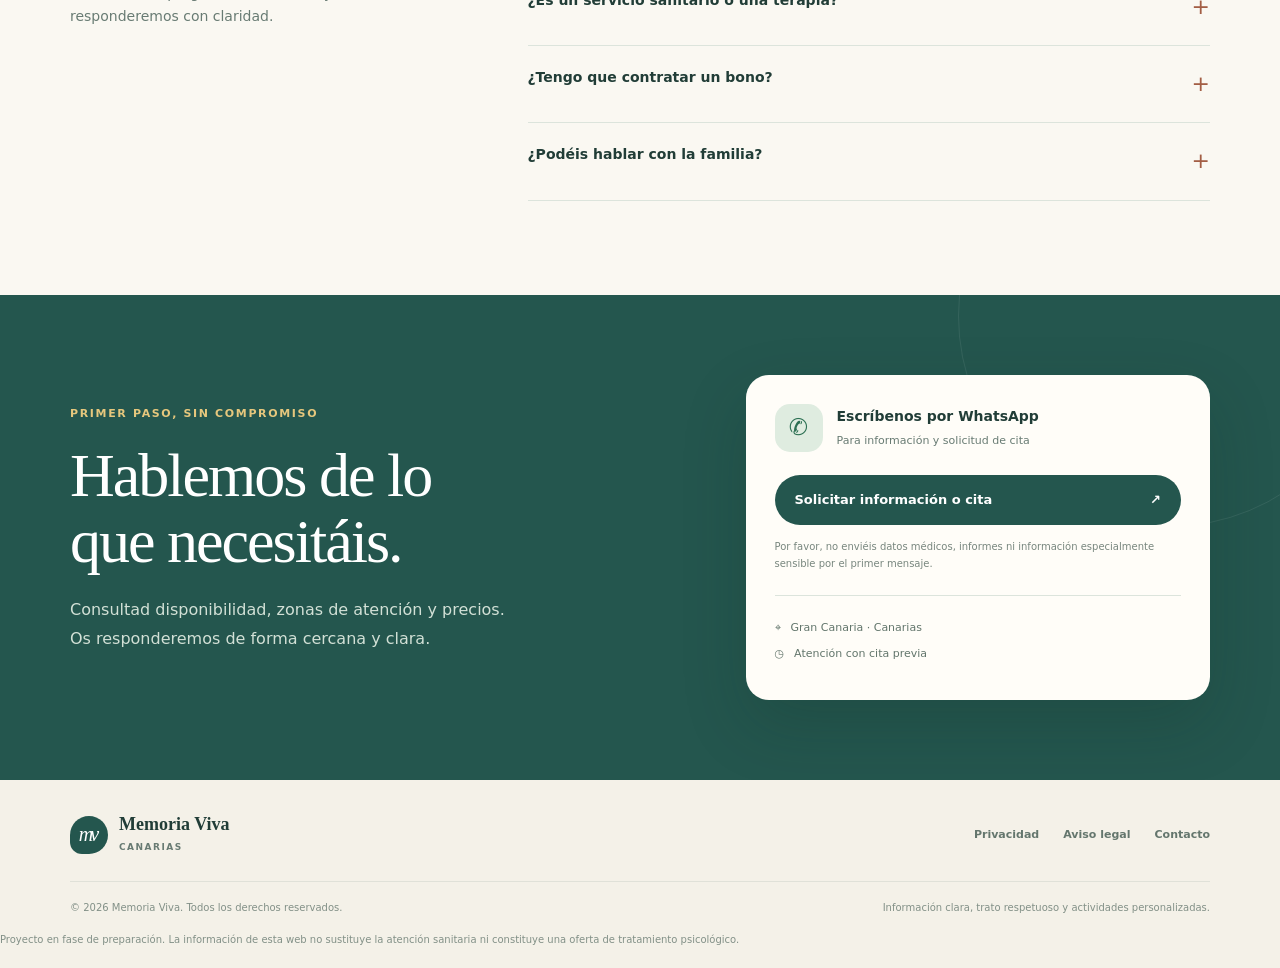
==== commit bd09dafe: "Renombra la marca a Memoria Viva y presenta soluciones para centros" ====
--- a/index.html
+++ b/index.html
@@ -4,19 +4,19 @@
 <meta charset="utf-8"><meta name="viewport" content="width=device-width, initial-scale=1">
 <meta name="theme-color" content="#24564e">
 <meta name="description" content="Actividades personalizadas de envejecimiento activo a domicilio en Maspalomas y San Bartolomé de Tirajana. Información y solicitud de cita por WhatsApp.">
-<meta property="og:title" content="Memoria Viva Maspalomas | Actividades a domicilio">
+<meta property="og:title" content="Memoria Viva | Actividades a domicilio">
 <meta property="og:description" content="Actividades personalizadas para personas mayores, en su hogar y a su ritmo.">
 <meta property="og:type" content="website">
-<title>Memoria Viva Maspalomas | Actividades a domicilio</title>
+<title>Memoria Viva | Actividades a domicilio</title>
 <link rel="icon" href="assets/favicon.svg" type="image/svg+xml"><link rel="stylesheet" href="styles.css">
 <script src="site-config.js" defer></script><script src="script.js" defer></script>
 </head>
 <body>
 <a class="skip-link" href="#contenido">Saltar al contenido</a>
 <header class="site-header"><div class="container nav-wrap">
-<a class="brand" href="#inicio" aria-label="Memoria Viva Maspalomas, inicio"><span class="brand-mark" aria-hidden="true">mv</span><span><strong>Memoria Viva</strong><small>MASPALOMAS · GRAN CANARIA</small></span></a>
+<a class="brand" href="#inicio" aria-label="Memoria Viva, inicio"><span class="brand-mark" aria-hidden="true">mv</span><span><strong>Memoria Viva</strong><small>CANARIAS</small></span></a>
 <button class="menu-toggle" aria-expanded="false" aria-controls="nav-menu" aria-label="Abrir menú">☰</button>
-<nav id="nav-menu" class="nav-menu" aria-label="Navegación principal"><a href="#servicios">Servicios</a><a href="juegos.html">Juegos</a><a href="#como-funciona">Cómo funciona</a><a href="#sobre-nosotros">Sobre el proyecto</a><a class="nav-cta js-whatsapp" href="#contacto" data-message="Hola, me gustaría recibir información sobre Memoria Viva Maspalomas.">Consultar por WhatsApp</a></nav>
+<nav id="nav-menu" class="nav-menu" aria-label="Navegación principal"><a href="#servicios">Servicios</a><a href="juegos.html">Juegos</a><a href="centros.html">Para centros</a><a href="#como-funciona">Cómo funciona</a><a href="#sobre-nosotros">Sobre el proyecto</a><a class="nav-cta js-whatsapp" href="#contacto" data-message="Hola, me gustaría recibir información sobre Memoria Viva.">Consultar por WhatsApp</a></nav>
 </div></header>
 <main id="contenido">
 <section class="hero" id="inicio"><div class="container hero-grid"><div class="hero-copy">
@@ -24,7 +24,7 @@
 <h1>Más momentos compartidos.<br><em>A su propio ritmo.</em></h1>
 <p class="hero-lead">Actividades significativas para personas mayores, diseñadas alrededor de sus gustos, recuerdos e intereses y realizadas en la comodidad de su hogar.</p>
 <div class="hero-actions"><a class="button button-primary js-whatsapp" href="#contacto" data-message="Hola, quiero consultar disponibilidad y precios de las visitas a domicilio.">Consultar disponibilidad <span aria-hidden="true">↗</span></a><a class="button button-secondary" href="#servicios">Conocer los servicios</a></div>
-<div class="hero-note"><span class="check-icon" aria-hidden="true">✓</span><span>Atención cercana · Actividades adaptadas · Zona de Maspalomas</span></div>
+<div class="hero-note"><span class="check-icon" aria-hidden="true">✓</span><span>Atención cercana · Actividades adaptadas · Para familias y centros</span></div>
 </div><div class="hero-art" aria-label="Ilustración decorativa de una planta y un sol"><div class="sun"></div><div class="plant plant-one"><i></i><i></i><i></i><b></b></div><div class="art-card"><span class="art-kicker">CADA PERSONA, UNA HISTORIA</span><div class="art-line"></div><p>Una conversación.<br>Una afición.<br>Un nuevo momento para compartir.</p><div class="art-bottom"><span>MEMORIA · INTERESES · BIENESTAR</span><span class="art-spark">✳</span></div></div><div class="floating-tag"><span class="tag-icon">♡</span><span><strong>Con calma y cercanía</strong><small>En su propio hogar</small></span></div></div></div><div class="hero-wave" aria-hidden="true"></div></section>
 <section class="trust-strip" aria-label="Características del servicio"><div class="container trust-grid"><div><span class="trust-number">01</span><p>Atención en el domicilio</p></div><div><span class="trust-number">02</span><p>Actividades personalizadas</p></div><div><span class="trust-number">03</span><p>Comunicación clara con la familia</p></div></div></section>
 <section class="section services-section" id="servicios"><div class="container"><div class="section-heading"><p class="eyebrow">Qué podemos hacer</p><h2>Actividades que conectan<br><em>con lo que importa.</em></h2><p>Propuestas flexibles, elegidas según los intereses y preferencias de cada persona. La primera conversación sirve para conocer sus gustos y valorar si el servicio encaja con lo que buscáis.</p></div>
@@ -35,16 +35,16 @@
 </div><p class="section-footnote">Los servicios definitivos, su alcance y la disponibilidad se confirmarán antes de la contratación. No se ofrecen diagnósticos ni tratamientos sanitarios a través de esta web.</p></div></section>
 <section class="section process-section" id="como-funciona"><div class="container process-grid"><div class="process-intro"><p class="eyebrow">Sencillo desde el primer contacto</p><h2>Empezamos<br><em>escuchando.</em></h2><p>Sin compromiso: nos contáis qué necesitáis y os explicamos con claridad cómo podemos ayudar dentro del alcance de nuestros servicios.</p><a class="button button-primary js-whatsapp" href="#contacto" data-message="Hola, me gustaría hablar sobre las necesidades de una persona mayor.">Hablar con nosotros <span aria-hidden="true">↗</span></a></div>
 <div class="steps"><article class="step"><span class="step-number">1</span><div><h3>Nos escribís</h3><p>Contactad por WhatsApp para consultar disponibilidad, zona y precios.</p></div></article><article class="step"><span class="step-number">2</span><div><h3>Conocemos sus preferencias</h3><p>Hablamos de intereses, horarios y actividades que puedan encajar. No enviéis informes médicos ni datos sensibles por el primer mensaje.</p></div></article><article class="step"><span class="step-number">3</span><div><h3>Proponemos un plan de actividades</h3><p>Si el servicio encaja y hay disponibilidad, acordamos una visita y explicamos las condiciones antes de comenzar.</p></div></article></div></div></section>
-<section class="section about-section" id="sobre-nosotros"><div class="container about-grid"><div class="about-visual"><div class="about-circle circle-one"></div><div class="about-circle circle-two"></div><div class="about-quote"><span class="quote-mark">“</span><p>Lo importante no es solo la actividad, sino que tenga sentido para quien la vive.</p><span class="quote-line"></span><small>NUESTRO ENFOQUE</small></div></div><div class="about-copy"><p class="eyebrow">Un proyecto cercano</p><h2>La persona está<br><em>en el centro.</em></h2><p>Memoria Viva Maspalomas nace con la idea de ofrecer actividades cuidadas y personalizadas para personas mayores, desde el respeto a su historia, sus preferencias y su autonomía.</p><p>El proyecto está impulsado por una profesional colegiada en Psicología, con formación de posgrado relacionada con el lenguaje y experiencia en intervención con población infantil. La experiencia con personas mayores se abordará con formación y límites profesionales adecuados.</p><div class="values-list"><span>Respeto</span><span>Personalización</span><span>Confidencialidad</span><span>Transparencia</span></div></div></div></section>
+<section class="section about-section" id="sobre-nosotros"><div class="container about-grid"><div class="about-visual"><div class="about-circle circle-one"></div><div class="about-circle circle-two"></div><div class="about-quote"><span class="quote-mark">“</span><p>Lo importante no es solo la actividad, sino que tenga sentido para quien la vive.</p><span class="quote-line"></span><small>NUESTRO ENFOQUE</small></div></div><div class="about-copy"><p class="eyebrow">Un proyecto cercano</p><h2>La persona está<br><em>en el centro.</em></h2><p>Memoria Viva nace con la idea de ofrecer actividades cuidadas y personalizadas para personas mayores, desde el respeto a su historia, sus preferencias y su autonomía.</p><p>El proyecto está impulsado por una profesional colegiada en Psicología, con formación de posgrado relacionada con el lenguaje y experiencia en intervención con población infantil. La experiencia con personas mayores se abordará con formación y límites profesionales adecuados.</p><div class="values-list"><span>Respeto</span><span>Personalización</span><span>Confidencialidad</span><span>Transparencia</span></div></div></div></section>
 <section class="section faq-section" id="preguntas"><div class="container faq-grid"><div><p class="eyebrow">Antes de empezar</p><h2>Preguntas<br><em>frecuentes.</em></h2><p>Si tenéis otra pregunta, escribidnos y os responderemos con claridad.</p></div><div class="faq-list">
-<details><summary>¿En qué zonas trabajáis?</summary><p>El proyecto se centra inicialmente en Maspalomas, San Fernando, El Tablero y Sonnenland. Confirmaremos disponibilidad y posibles gastos de desplazamiento antes de reservar.</p></details>
+<details><summary>¿En qué zonas trabajáis?</summary><p>El proyecto comienza en Gran Canaria. Consultad disponibilidad para otras zonas.</p></details>
 <details><summary>¿Cómo se pide una cita?</summary><p>Podéis escribirnos por WhatsApp. Acordaremos disponibilidad, servicio, duración y precio antes de confirmar la visita.</p></details>
 <details><summary>¿Es un servicio sanitario o una terapia?</summary><p>Esta web presenta actividades de envejecimiento activo y propuestas educativas no sanitarias. No ofrece diagnósticos ni tratamientos psicológicos sanitarios. Si una necesidad requiere atención clínica, os orientaremos para consultar con un profesional sanitario habilitado.</p></details>
 <details><summary>¿Tengo que contratar un bono?</summary><p>No se presupone ningún compromiso. La disponibilidad de visitas individuales y bonos, así como sus condiciones y precios, se confirmará antes de contratar.</p></details>
 <details><summary>¿Podéis hablar con la familia?</summary><p>La comunicación con familiares se realizará respetando la autonomía, la confidencialidad y las preferencias de la persona atendida, con las autorizaciones necesarias.</p></details>
 </div></div></section>
-<section class="contact-section" id="contacto"><div class="container contact-grid"><div><p class="eyebrow light">Primer paso, sin compromiso</p><h2>Hablemos de lo<br>que necesitáis.</h2><p>Consultad disponibilidad, zonas de atención y precios. Os responderemos de forma cercana y clara.</p></div><div class="contact-card"><div class="contact-card-top"><span class="whatsapp-mark" aria-hidden="true">✆</span><div><strong>Escríbenos por WhatsApp</strong><small>Para información y solicitud de cita</small></div></div><a class="button button-light js-whatsapp" href="#contacto" data-message="Hola, me gustaría recibir información y consultar una cita con Memoria Viva Maspalomas.">Solicitar información o cita <span aria-hidden="true">↗</span></a><p class="contact-small">Por favor, no enviéis datos médicos, informes ni información especialmente sensible por el primer mensaje.</p><div class="contact-divider"></div><p class="contact-zone"><span aria-hidden="true">⌖</span> Maspalomas · San Bartolomé de Tirajana</p><p class="contact-zone"><span aria-hidden="true">◷</span> Atención con cita previa</p></div></div></section>
+<section class="contact-section" id="contacto"><div class="container contact-grid"><div><p class="eyebrow light">Primer paso, sin compromiso</p><h2>Hablemos de lo<br>que necesitáis.</h2><p>Consultad disponibilidad, zonas de atención y precios. Os responderemos de forma cercana y clara.</p></div><div class="contact-card"><div class="contact-card-top"><span class="whatsapp-mark" aria-hidden="true">✆</span><div><strong>Escríbenos por WhatsApp</strong><small>Para información y solicitud de cita</small></div></div><a class="button button-light js-whatsapp" href="#contacto" data-message="Hola, me gustaría recibir información y consultar una cita con Memoria Viva.">Solicitar información o cita <span aria-hidden="true">↗</span></a><p class="contact-small">Por favor, no enviéis datos médicos, informes ni información especialmente sensible por el primer mensaje.</p><div class="contact-divider"></div><p class="contact-zone"><span aria-hidden="true">⌖</span> Gran Canaria · Canarias</p><p class="contact-zone"><span aria-hidden="true">◷</span> Atención con cita previa</p></div></div></section>
 </main>
-<footer class="site-footer"><div class="container footer-top"><a class="brand footer-brand" href="#inicio"><span class="brand-mark" aria-hidden="true">mv</span><span><strong>Memoria Viva</strong><small>MASPALOMAS · GRAN CANARIA</small></span></a><div class="footer-links"><a href="privacidad.html">Privacidad</a><a href="aviso-legal.html">Aviso legal</a><a href="#contacto">Contacto</a></div></div><div class="container footer-bottom"><p>© <span id="year"></span> Memoria Viva Maspalomas. Todos los derechos reservados.</p><p>Información clara, trato respetuoso y actividades personalizadas.</p></div><div class="container footer-disclaimer">Proyecto en fase de preparación. La información de esta web no sustituye la atención sanitaria ni constituye una oferta de tratamiento psicológico.</div></footer>
-<a class="floating-whatsapp js-whatsapp" href="#contacto" data-message="Hola, quiero información sobre Memoria Viva Maspalomas." aria-label="Contactar por WhatsApp"><span aria-hidden="true">✆</span><span>WhatsApp</span></a><div class="toast" id="toast" role="status" aria-live="polite"></div>
+<footer class="site-footer"><div class="container footer-top"><a class="brand footer-brand" href="#inicio"><span class="brand-mark" aria-hidden="true">mv</span><span><strong>Memoria Viva</strong><small>CANARIAS</small></span></a><div class="footer-links"><a href="privacidad.html">Privacidad</a><a href="aviso-legal.html">Aviso legal</a><a href="#contacto">Contacto</a></div></div><div class="container footer-bottom"><p>© <span id="year"></span> Memoria Viva. Todos los derechos reservados.</p><p>Información clara, trato respetuoso y actividades personalizadas.</p></div><div class="container footer-disclaimer">Proyecto en fase de preparación. La información de esta web no sustituye la atención sanitaria ni constituye una oferta de tratamiento psicológico.</div></footer>
+<a class="floating-whatsapp js-whatsapp" href="#contacto" data-message="Hola, quiero información sobre Memoria Viva." aria-label="Contactar por WhatsApp"><span aria-hidden="true">✆</span><span>WhatsApp</span></a><div class="toast" id="toast" role="status" aria-live="polite"></div>
 </body></html>
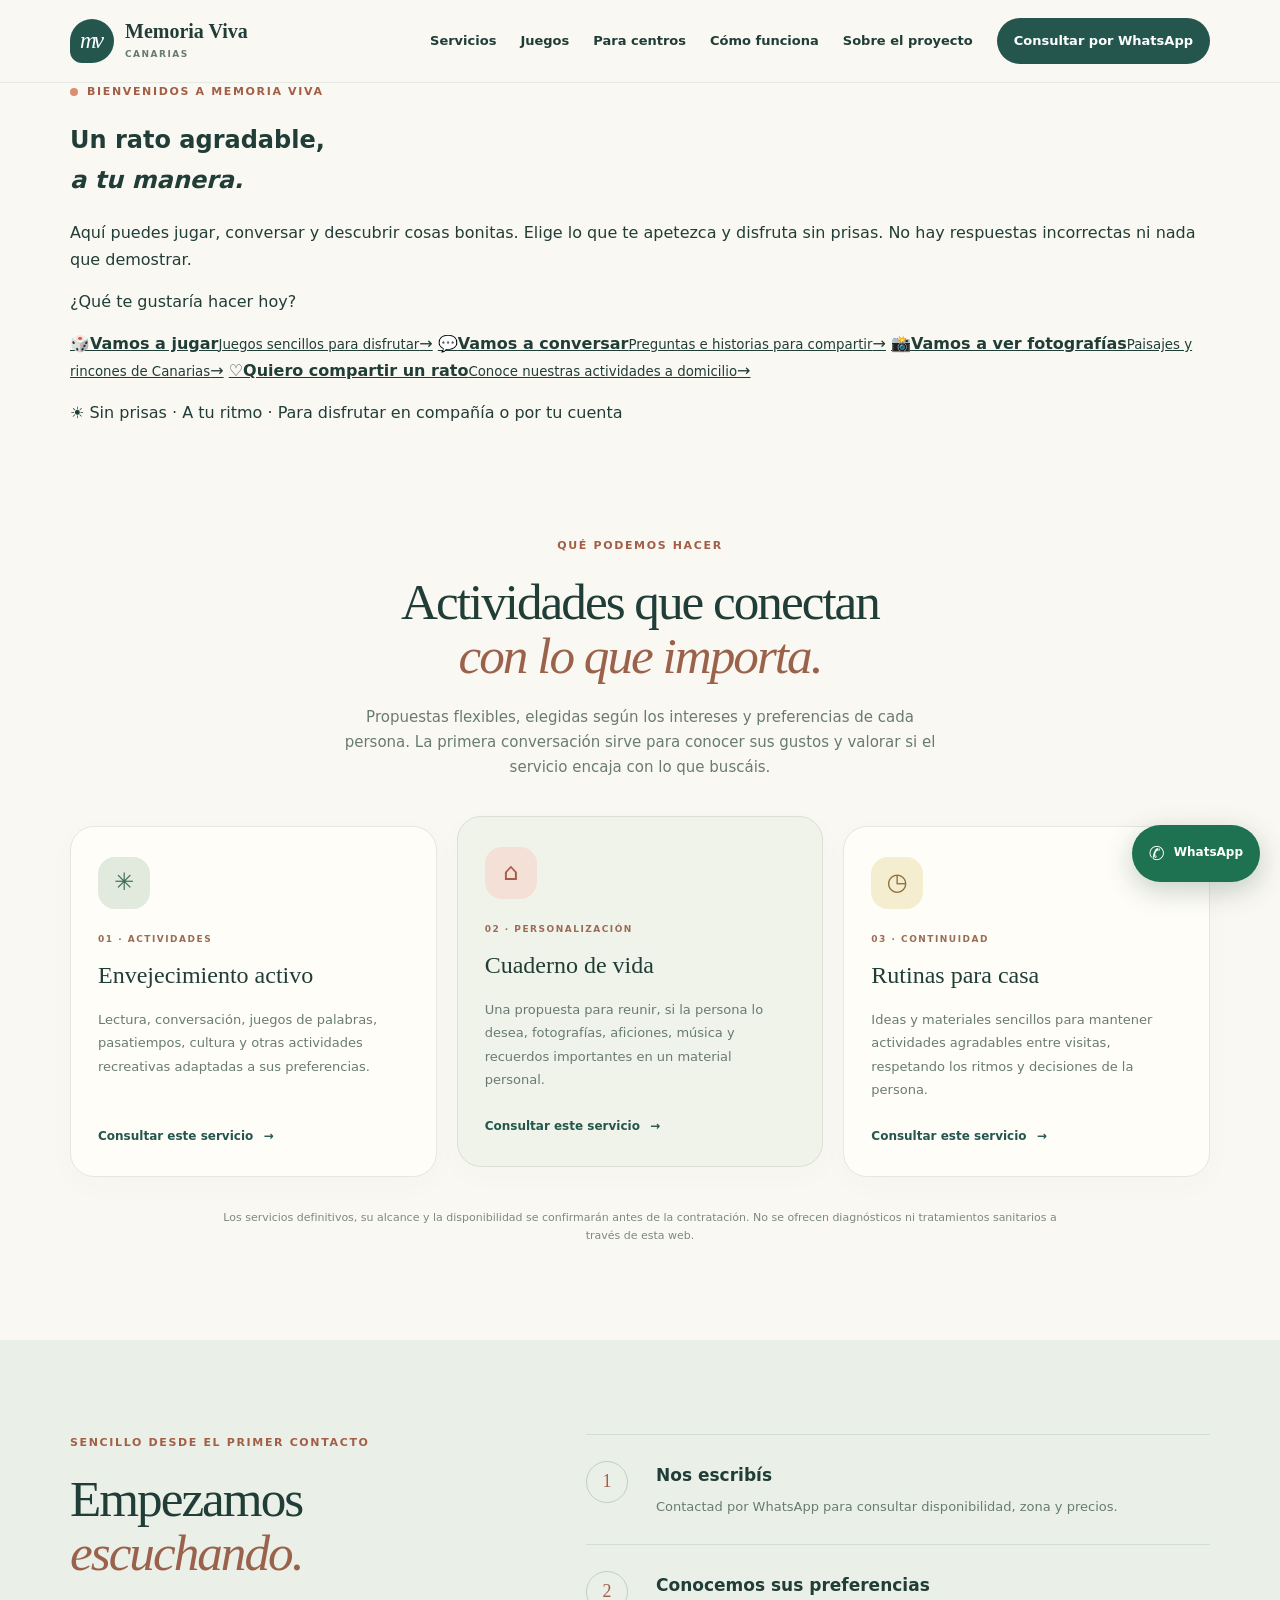
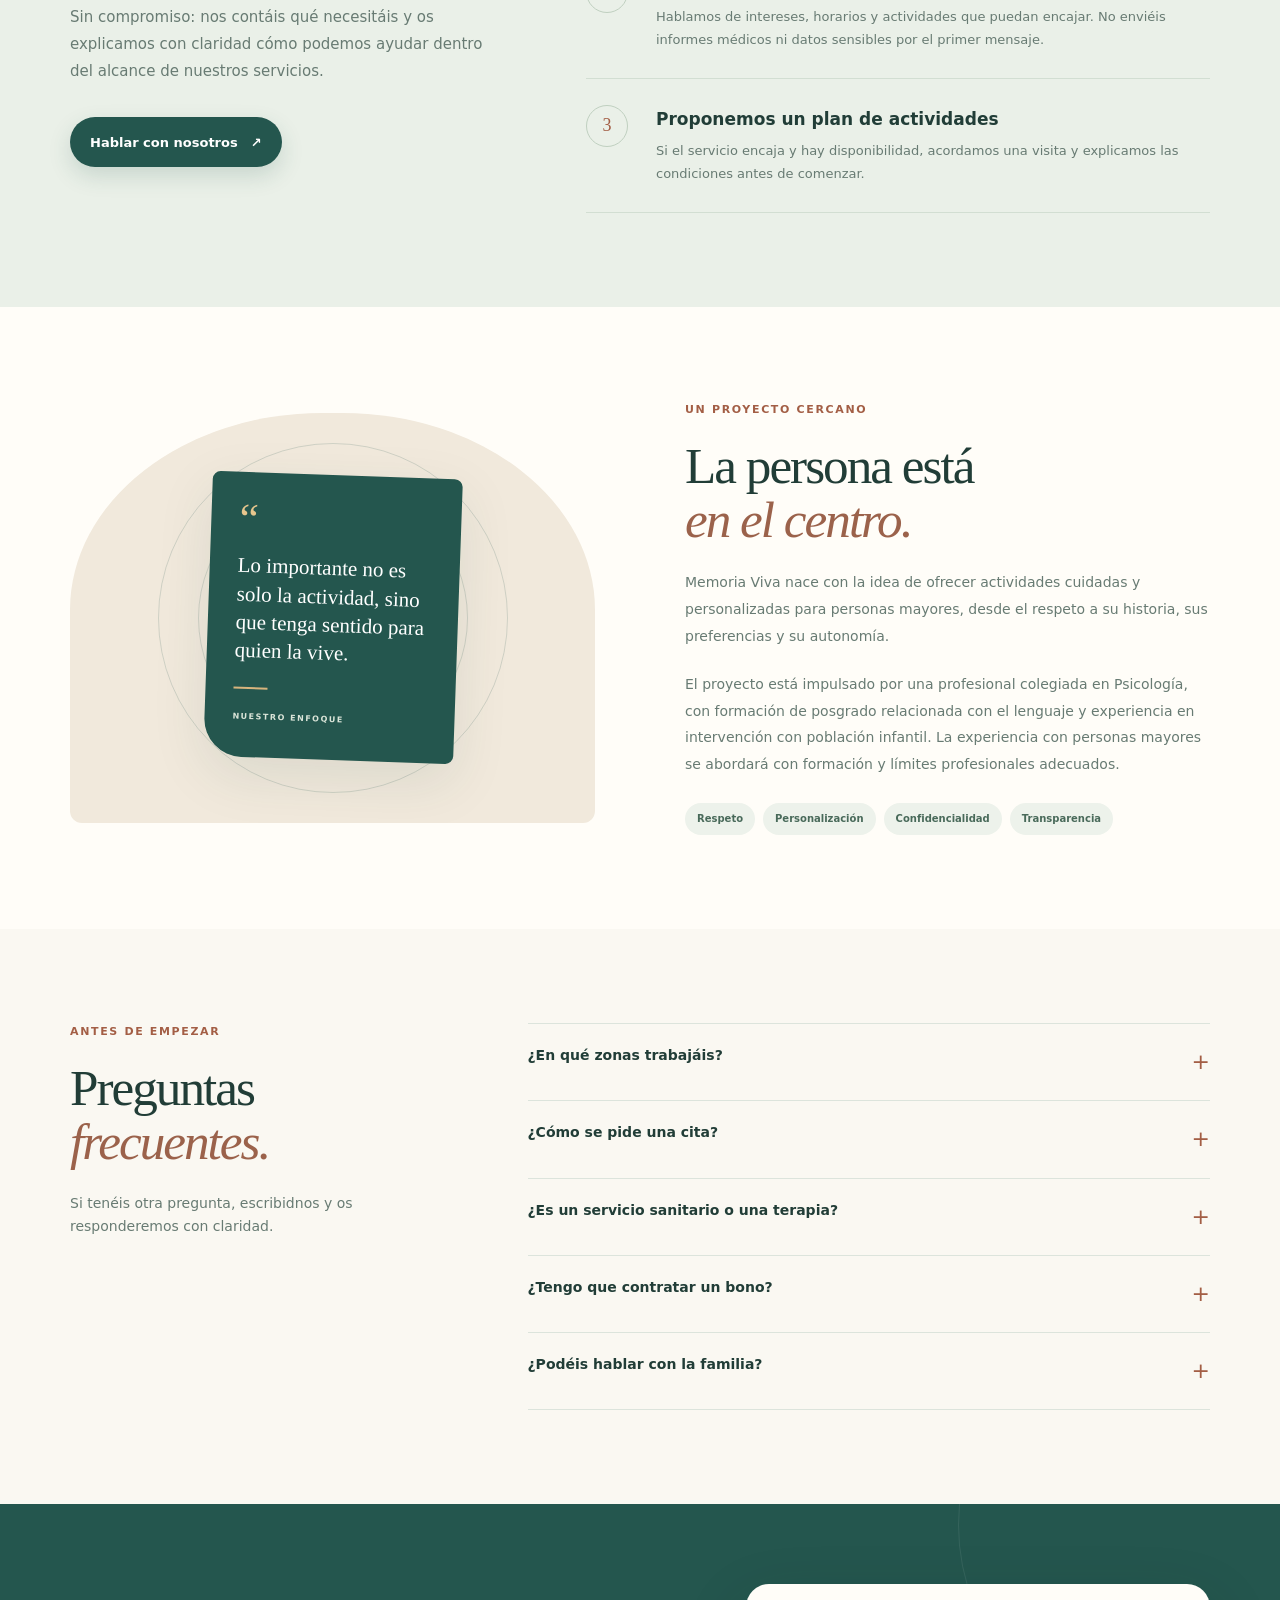
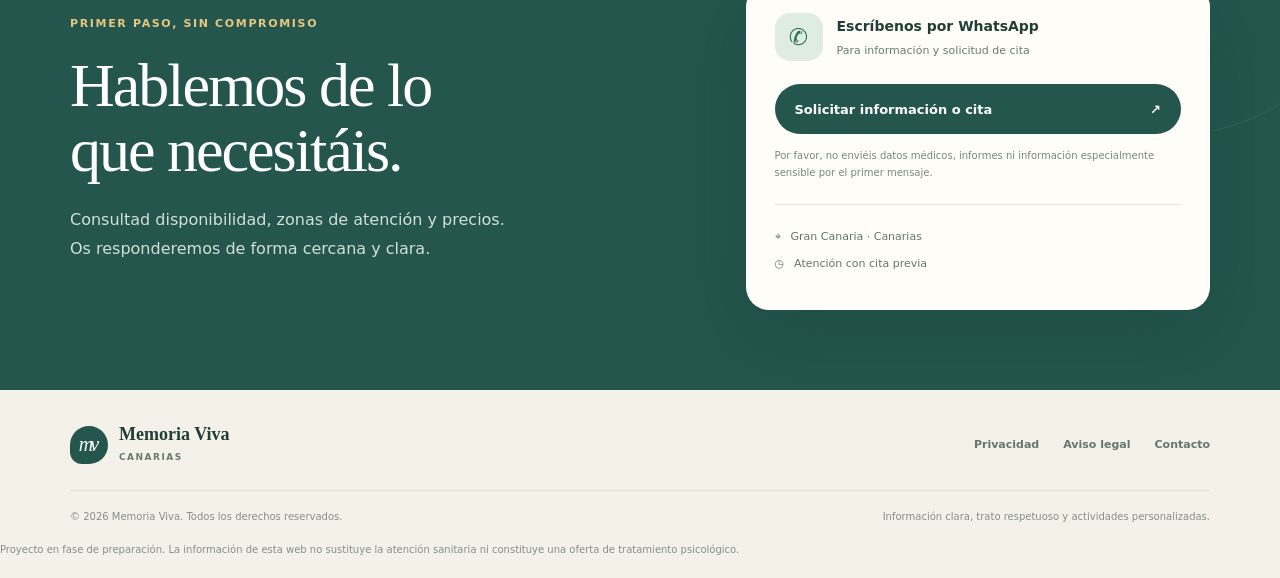
==== commit 902a8a39: "Simplificar la portada con cuatro opciones accesibles para personas mayores" ====
--- a/index.html
+++ b/index.html
@@ -3,7 +3,7 @@
 <head>
 <meta charset="utf-8"><meta name="viewport" content="width=device-width, initial-scale=1">
 <meta name="theme-color" content="#24564e">
-<meta name="description" content="Actividades personalizadas de envejecimiento activo a domicilio en Maspalomas y San Bartolomé de Tirajana. Información y solicitud de cita por WhatsApp.">
+<meta name="description" content="Actividades recreativas personalizadas para personas mayores y recursos para familias y centros. Proyecto en desarrollo en Canarias.">
 <meta property="og:title" content="Memoria Viva | Actividades a domicilio">
 <meta property="og:description" content="Actividades personalizadas para personas mayores, en su hogar y a su ritmo.">
 <meta property="og:type" content="website">
@@ -19,14 +19,21 @@
 <nav id="nav-menu" class="nav-menu" aria-label="Navegación principal"><a href="#servicios">Servicios</a><a href="juegos.html">Juegos</a><a href="centros.html">Para centros</a><a href="#como-funciona">Cómo funciona</a><a href="#sobre-nosotros">Sobre el proyecto</a><a class="nav-cta js-whatsapp" href="#contacto" data-message="Hola, me gustaría recibir información sobre Memoria Viva.">Consultar por WhatsApp</a></nav>
 </div></header>
 <main id="contenido">
-<section class="hero" id="inicio"><div class="container hero-grid"><div class="hero-copy">
-<p class="eyebrow"><span class="eyebrow-dot"></span> Actividades personalizadas a domicilio</p>
-<h1>Más momentos compartidos.<br><em>A su propio ritmo.</em></h1>
-<p class="hero-lead">Actividades significativas para personas mayores, diseñadas alrededor de sus gustos, recuerdos e intereses y realizadas en la comodidad de su hogar.</p>
-<div class="hero-actions"><a class="button button-primary js-whatsapp" href="#contacto" data-message="Hola, quiero consultar disponibilidad y precios de las visitas a domicilio.">Consultar disponibilidad <span aria-hidden="true">↗</span></a><a class="button button-secondary" href="#servicios">Conocer los servicios</a></div>
-<div class="hero-note"><span class="check-icon" aria-hidden="true">✓</span><span>Atención cercana · Actividades adaptadas · Para familias y centros</span></div>
-</div><div class="hero-art" aria-label="Ilustración decorativa de una planta y un sol"><div class="sun"></div><div class="plant plant-one"><i></i><i></i><i></i><b></b></div><div class="art-card"><span class="art-kicker">CADA PERSONA, UNA HISTORIA</span><div class="art-line"></div><p>Una conversación.<br>Una afición.<br>Un nuevo momento para compartir.</p><div class="art-bottom"><span>MEMORIA · INTERESES · BIENESTAR</span><span class="art-spark">✳</span></div></div><div class="floating-tag"><span class="tag-icon">♡</span><span><strong>Con calma y cercanía</strong><small>En su propio hogar</small></span></div></div></div><div class="hero-wave" aria-hidden="true"></div></section>
-<section class="trust-strip" aria-label="Características del servicio"><div class="container trust-grid"><div><span class="trust-number">01</span><p>Atención en el domicilio</p></div><div><span class="trust-number">02</span><p>Actividades personalizadas</p></div><div><span class="trust-number">03</span><p>Comunicación clara con la familia</p></div></div></section>
+<section class="welcome-hero" id="inicio">
+  <div class="container welcome-inner">
+    <p class="eyebrow"><span class="eyebrow-dot"></span> Bienvenidos a Memoria Viva</p>
+    <h1>Un rato agradable,<br><em>a tu manera.</em></h1>
+    <p class="welcome-lead">Aquí puedes jugar, conversar y descubrir cosas bonitas. Elige lo que te apetezca y disfruta sin prisas. No hay respuestas incorrectas ni nada que demostrar.</p>
+    <p class="welcome-question">¿Qué te gustaría hacer hoy?</p>
+    <div class="welcome-options">
+      <a class="welcome-option option-play" href="juegos.html#elige-juego"><span class="welcome-icon" aria-hidden="true">🎲</span><span class="welcome-option-copy"><strong>Vamos a jugar</strong><small>Juegos sencillos para disfrutar</small></span><span class="welcome-arrow" aria-hidden="true">→</span></a>
+      <a class="welcome-option option-talk" href="juegos.html#game-recuerdos"><span class="welcome-icon" aria-hidden="true">💬</span><span class="welcome-option-copy"><strong>Vamos a conversar</strong><small>Preguntas e historias para compartir</small></span><span class="welcome-arrow" aria-hidden="true">→</span></a>
+      <a class="welcome-option option-photos" href="juegos.html#game-fotografias"><span class="welcome-icon" aria-hidden="true">📸</span><span class="welcome-option-copy"><strong>Vamos a ver fotografías</strong><small>Paisajes y rincones de Canarias</small></span><span class="welcome-arrow" aria-hidden="true">→</span></a>
+      <a class="welcome-option option-share js-whatsapp" href="#contacto" data-message="Hola, me gustaría conocer Memoria Viva y compartir un rato agradable con actividades personalizadas."><span class="welcome-icon" aria-hidden="true">♡</span><span class="welcome-option-copy"><strong>Quiero compartir un rato</strong><small>Conoce nuestras actividades a domicilio</small></span><span class="welcome-arrow" aria-hidden="true">→</span></a>
+    </div>
+    <p class="welcome-reassurance"><span aria-hidden="true">☀</span> Sin prisas · A tu ritmo · Para disfrutar en compañía o por tu cuenta</p>
+  </div>
+</section>
 <section class="section services-section" id="servicios"><div class="container"><div class="section-heading"><p class="eyebrow">Qué podemos hacer</p><h2>Actividades que conectan<br><em>con lo que importa.</em></h2><p>Propuestas flexibles, elegidas según los intereses y preferencias de cada persona. La primera conversación sirve para conocer sus gustos y valorar si el servicio encaja con lo que buscáis.</p></div>
 <div class="service-grid">
 <article class="service-card"><div class="service-icon sage" aria-hidden="true">✳</div><p class="card-label">01 · ACTIVIDADES</p><h3>Envejecimiento activo</h3><p>Lectura, conversación, juegos de palabras, pasatiempos, cultura y otras actividades recreativas adaptadas a sus preferencias.</p><a class="text-link js-whatsapp" href="#contacto" data-message="Hola, me interesa conocer las actividades de envejecimiento activo a domicilio.">Consultar este servicio <span aria-hidden="true">→</span></a></article>
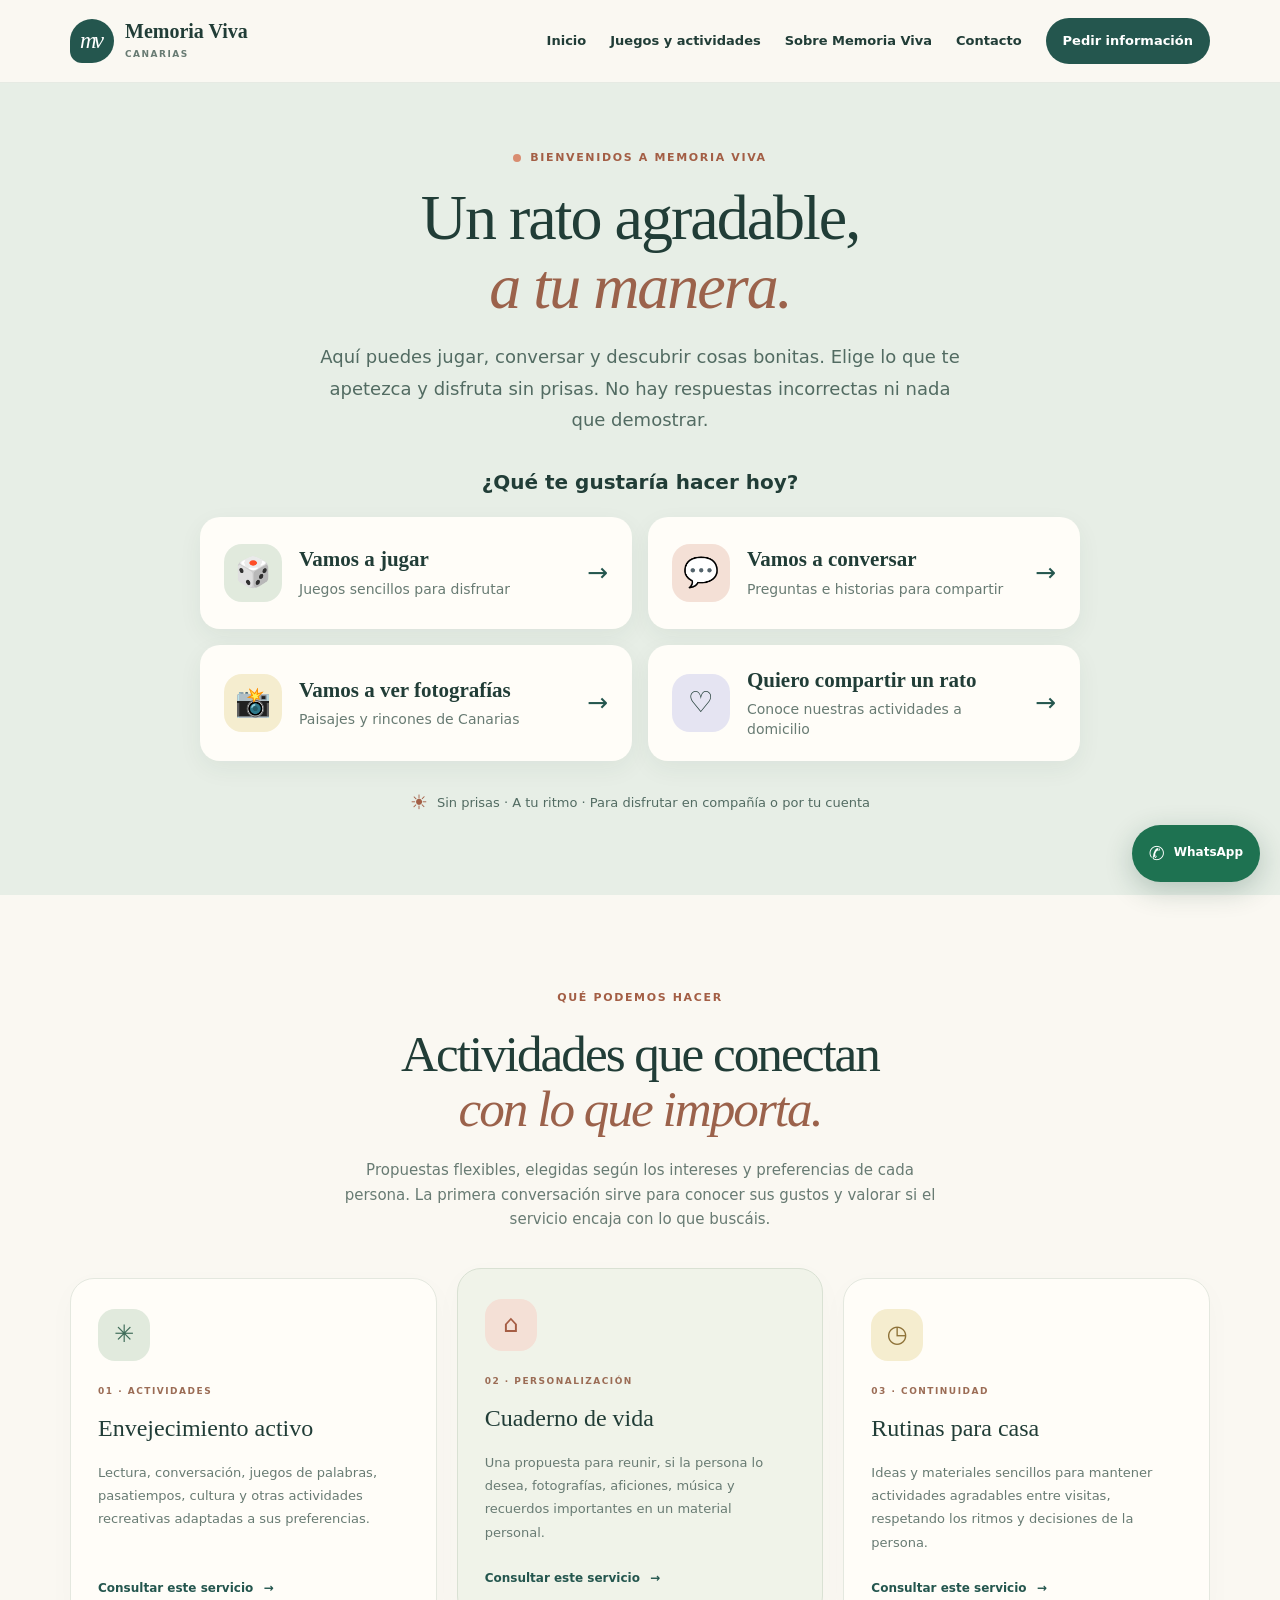
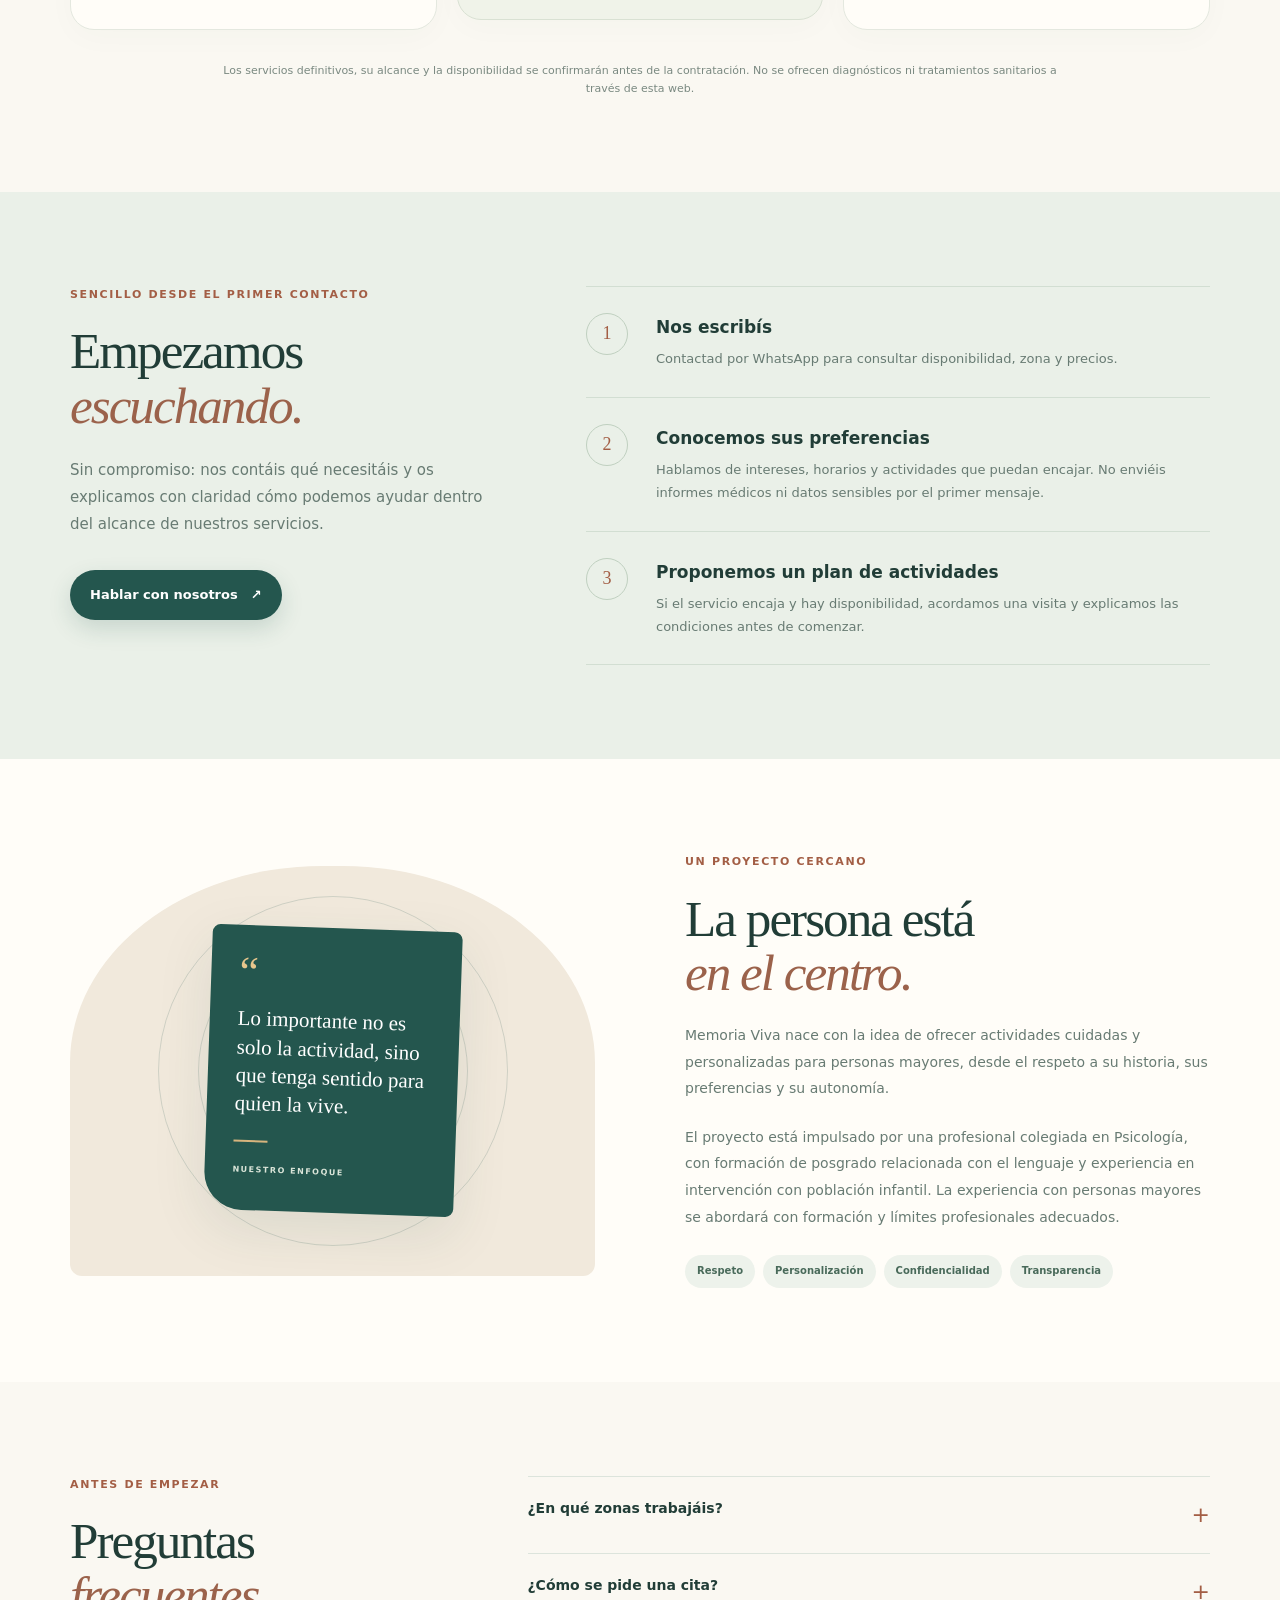
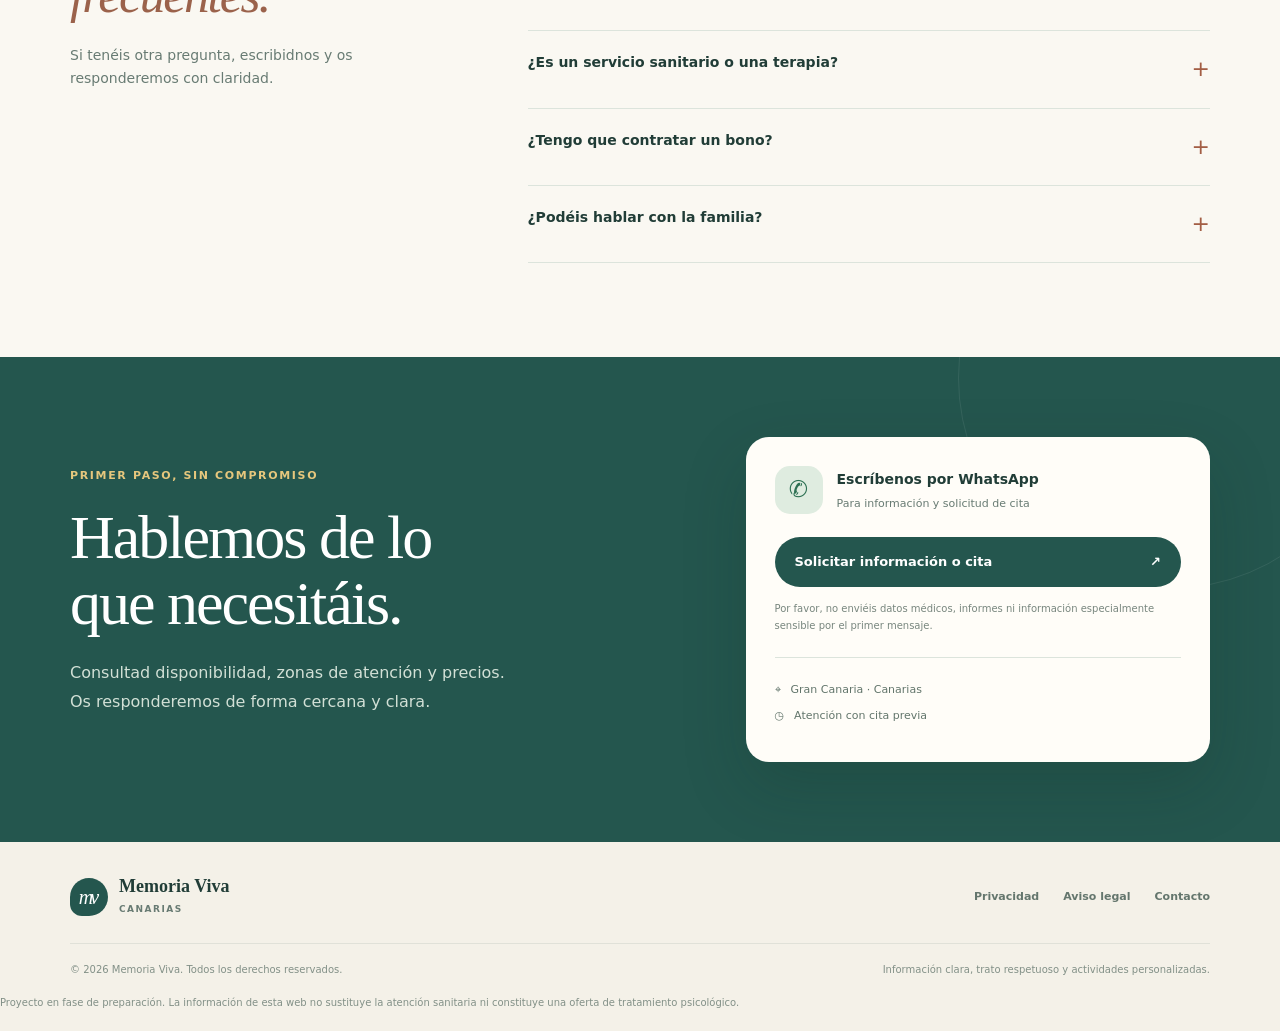
==== commit 0fded8b3: "Simplificar la navegación principal para que sea más clara" ====
--- a/index.html
+++ b/index.html
@@ -16,7 +16,7 @@
 <header class="site-header"><div class="container nav-wrap">
 <a class="brand" href="#inicio" aria-label="Memoria Viva, inicio"><span class="brand-mark" aria-hidden="true">mv</span><span><strong>Memoria Viva</strong><small>CANARIAS</small></span></a>
 <button class="menu-toggle" aria-expanded="false" aria-controls="nav-menu" aria-label="Abrir menú">☰</button>
-<nav id="nav-menu" class="nav-menu" aria-label="Navegación principal"><a href="#servicios">Servicios</a><a href="juegos.html">Juegos</a><a href="centros.html">Para centros</a><a href="#como-funciona">Cómo funciona</a><a href="#sobre-nosotros">Sobre el proyecto</a><a class="nav-cta js-whatsapp" href="#contacto" data-message="Hola, me gustaría recibir información sobre Memoria Viva.">Consultar por WhatsApp</a></nav>
+<nav id="nav-menu" class="nav-menu" aria-label="Navegación principal"><a href="#inicio">Inicio</a><a href="juegos.html">Juegos y actividades</a><a href="#sobre-nosotros">Sobre Memoria Viva</a><a href="#contacto">Contacto</a><a class="nav-cta js-whatsapp" href="#contacto" data-message="Hola, me gustaría recibir información sobre Memoria Viva.">Pedir información</a></nav>
 </div></header>
 <main id="contenido">
 <section class="welcome-hero" id="inicio">
--- a/styles.css
+++ b/styles.css
@@ -1 +1,23 @@
-:root{--pine:#24564e;--pine-dark:#173f39;--sage:#e7eee6;--cream:#faf8f2;--paper:#fffdf8;--ink:#213d37;--muted:#687b73;--clay:#d98d71;--gold:#e6c77d;--line:#dce4dc;--radius:24px;--shadow:0 18px 55px rgba(30,66,57,.10)}*{box-sizing:border-box}html{scroll-behavior:smooth;scroll-padding-top:88px}body{margin:0;background:var(--cream);color:var(--ink);font-family:Inter,ui-sans-serif,system-ui,-apple-system,BlinkMacSystemFont,"Segoe UI",sans-serif;font-size:16px;line-height:1.65}a{color:inherit}button,a{-webkit-tap-highlight-color:transparent}a:focus-visible,button:focus-visible,summary:focus-visible{outline:3px solid #c57c5f;outline-offset:4px}.container{width:min(1140px,calc(100% - 40px));margin-inline:auto}.skip-link{position:absolute;top:-50px;left:12px;background:white;padding:10px;z-index:100}.skip-link:focus{top:12px}.site-header{position:sticky;top:0;z-index:50;background:rgba(250,248,242,.96);backdrop-filter:blur(14px);border-bottom:1px solid rgba(36,86,78,.09)}.nav-wrap{min-height:82px;display:flex;align-items:center;justify-content:space-between;gap:24px}.brand{display:inline-flex;align-items:center;gap:11px;text-decoration:none;flex-shrink:0}.brand-mark{display:grid;place-items:center;width:44px;height:44px;border-radius:50% 50% 50% 12px;background:var(--pine);color:#fff;font-family:Georgia,serif;font-size:23px;font-style:italic;letter-spacing:-3px;padding-right:3px}.brand strong{display:block;font-family:Georgia,serif;font-size:20px;line-height:1.1}.brand small{display:block;margin-top:5px;color:var(--muted);font-size:9px;font-weight:800;letter-spacing:1.5px}.nav-menu{display:flex;align-items:center;gap:24px}.nav-menu>a{text-decoration:none;font-size:13px;font-weight:650}.nav-menu>a:hover,.footer-links a:hover{color:#a35e45}.nav-menu .nav-cta,.nav-cta{padding:12px 17px;background:var(--pine);color:white;border-radius:100px;text-decoration:none}.menu-toggle{display:none;border:0;background:transparent;font-size:25px;color:var(--pine);cursor:pointer}.hero{position:relative;overflow:hidden;background:var(--sage);padding:78px 0 94px}.hero-grid{display:grid;grid-template-columns:1.02fr .98fr;align-items:center;gap:50px;position:relative;z-index:1}.eyebrow{display:flex;align-items:center;gap:9px;color:#a35e45;font-size:11px;font-weight:800;letter-spacing:1.65px;text-transform:uppercase;margin:0 0 20px}.eyebrow-dot{width:8px;height:8px;background:var(--clay);border-radius:50%}.hero h1,.section h2,.process-intro h2,.about-copy h2,.faq-grid h2,.contact-section h2{font-family:Georgia,serif;font-weight:500;letter-spacing:-2px;line-height:1.06;margin:0}.hero h1{font-size:clamp(43px,5.2vw,70px)}.hero h1 em,.section h2 em,.process-intro h2 em,.about-copy h2 em,.faq-grid h2 em{font-weight:400;color:#9b624b}.hero-lead{max-width:560px;color:#526b62;font-size:17px;line-height:1.8;margin:24px 0 28px}.hero-actions{display:flex;flex-wrap:wrap;gap:12px}.button{min-height:50px;display:inline-flex;align-items:center;justify-content:center;gap:13px;padding:13px 20px;border-radius:100px;text-decoration:none;font-weight:750;font-size:13px;transition:transform .2s,box-shadow .2s}.button:hover{transform:translateY(-2px)}.button-primary{background:var(--pine);color:white;box-shadow:0 9px 22px rgba(36,86,78,.17)}.button-primary:hover{background:var(--pine-dark)}.button-secondary{border:1px solid #bdcec2;color:var(--pine)}.hero-note{display:flex;align-items:center;gap:9px;margin-top:25px;font-size:11px;color:#60766d}.check-icon{display:grid;place-items:center;width:20px;height:20px;background:#d1e1d2;color:var(--pine);border-radius:50%;font-weight:900}.hero-art{height:440px;position:relative;display:grid;place-items:center}.sun{position:absolute;right:7%;top:2%;width:118px;height:118px;border-radius:50%;background:#edcf8e;opacity:.82}.art-card{position:relative;width:min(370px,84%);min-height:300px;padding:36px 34px;background:#fffdf7;border-radius:8px 8px 8px 48px;box-shadow:0 24px 70px rgba(37,79,66,.13);transform:rotate(-3deg);z-index:2;display:flex;flex-direction:column;justify-content:center}.art-kicker{font-size:9px;letter-spacing:1.8px;font-weight:850;color:#a35e45}.art-line{height:1px;background:#dfe5d9;margin:19px 0}.art-card p{font-family:Georgia,serif;font-size:27px;line-height:1.35;margin:0;color:#34574c}.art-bottom{display:flex;align-items:center;justify-content:space-between;margin-top:30px;font-size:8px;letter-spacing:1.1px;font-weight:800;color:#71867a}.art-spark{font-size:25px;color:#c98a6c}.plant{position:absolute;width:145px;height:190px;right:1%;bottom:7%;z-index:3}.plant b{position:absolute;bottom:0;left:50%;width:7px;height:120px;background:#6f9178;border-radius:10px;transform:rotate(8deg)}.plant i{position:absolute;display:block;width:45px;height:70px;background:#87a58b;border-radius:100% 0 100% 0;transform-origin:bottom center}.plant i:nth-child(1){left:37px;bottom:80px;transform:rotate(-42deg)}.plant i:nth-child(2){left:65px;bottom:110px;transform:rotate(35deg);background:#6f9479}.plant i:nth-child(3){left:30px;bottom:28px;transform:rotate(-60deg);background:#a0b9a0}.floating-tag{position:absolute;left:0;bottom:12%;z-index:4;display:flex;align-items:center;gap:10px;background:white;padding:13px 16px;border-radius:14px;box-shadow:var(--shadow)}.tag-icon{font-size:24px;color:#b7785c}.floating-tag strong,.floating-tag small{display:block}.floating-tag strong{font-size:11px}.floating-tag small{font-size:10px;color:var(--muted)}.hero-wave{position:absolute;bottom:-1px;left:0;width:100%;height:30px;background:var(--cream);clip-path:ellipse(60% 50% at 50% 100%)}.trust-strip{padding:24px 0;background:var(--cream)}.trust-grid{display:grid;grid-template-columns:repeat(3,1fr);gap:25px}.trust-grid>div{display:flex;align-items:center;justify-content:center;gap:13px}.trust-number{font-family:Georgia,serif;font-size:25px;color:#b77a5f}.trust-grid p{font-size:12px;font-weight:750;margin:0}.section{padding:94px 0}.section-heading{text-align:center;max-width:760px;margin:0 auto 46px}.section-heading .eyebrow{justify-content:center}.section h2,.process-intro h2,.about-copy h2,.faq-grid h2{font-size:clamp(38px,4vw,54px)}.section-heading>p:last-child{max-width:610px;margin:22px auto 0;color:var(--muted);font-size:15px}.service-grid{display:grid;grid-template-columns:repeat(3,1fr);gap:20px}.service-card{padding:30px 27px;background:var(--paper);border:1px solid #e4e8df;border-radius:var(--radius);min-height:320px;display:flex;flex-direction:column;align-items:flex-start;box-shadow:0 8px 30px rgba(40,70,58,.025)}.service-card.featured{background:#f0f3e9;border-color:#d9e1d3;transform:translateY(-10px)}.service-icon{width:52px;height:52px;display:grid;place-items:center;border-radius:17px;font-size:24px;margin-bottom:23px}.service-icon.sage{background:#e1eadd;color:#3f6c59}.service-icon.clay{background:#f4e0d6;color:#a55d44}.service-icon.gold{background:#f5edcf;color:#8d7137}.card-label{font-size:9px;font-weight:850;letter-spacing:1.5px;color:#9b6c55;margin:0 0 10px}.service-card h3{font-family:Georgia,serif;font-size:24px;font-weight:500;margin:0 0 12px}.service-card>p:not(.card-label){font-size:13px;line-height:1.8;color:var(--muted);margin:0 0 25px}.text-link{margin-top:auto;text-decoration:none;color:var(--pine);font-size:12px;font-weight:800}.text-link span{margin-left:6px}.section-footnote{font-size:11px;color:#7a8981;text-align:center;max-width:850px;margin:32px auto 0}.process-section{background:#eaf0e8}.process-grid{display:grid;grid-template-columns:.8fr 1.2fr;gap:100px;align-items:start}.process-intro>p:not(.eyebrow){color:var(--muted);font-size:15px;line-height:1.8;margin:24px 0}.process-intro .button{margin-top:8px}.steps{border-top:1px solid #d2ded2}.step{display:grid;grid-template-columns:52px 1fr;gap:18px;padding:26px 0;border-bottom:1px solid #d2ded2}.step-number{width:42px;height:42px;display:grid;place-items:center;border:1px solid #c0d0c0;border-radius:50%;font-family:Georgia,serif;font-size:18px;color:#a35e45}.step h3{margin:0 0 6px;font-size:17px}.step p{margin:0;color:var(--muted);font-size:13px;line-height:1.8}.about-section{background:var(--paper)}.about-grid{display:grid;grid-template-columns:1fr 1fr;gap:90px;align-items:center}.about-visual{height:410px;position:relative;display:grid;place-items:center;background:#f1e9dc;border-radius:48% 48% 12px 12px;overflow:hidden}.about-circle{position:absolute;border:1px solid rgba(36,86,78,.17);border-radius:50%}.circle-one{width:350px;height:350px}.circle-two{width:270px;height:270px}.about-quote{position:relative;width:250px;background:var(--pine);color:white;padding:30px 28px;border-radius:8px 8px 8px 38px;box-shadow:var(--shadow);transform:rotate(2deg)}.quote-mark{font-family:Georgia,serif;font-size:43px;line-height:.8;color:#e7c68d}.about-quote p{font-family:Georgia,serif;font-size:21px;line-height:1.35;margin:10px 0 22px}.quote-line{display:block;width:34px;height:2px;background:#d7b47d;margin-bottom:12px}.about-quote small{font-size:8px;letter-spacing:1.5px;font-weight:800;color:#dbe5d9}.about-copy>p:not(.eyebrow){font-size:14px;color:var(--muted);line-height:1.9;margin:22px 0}.values-list{display:flex;flex-wrap:wrap;gap:8px;margin-top:25px}.values-list span{padding:8px 12px;background:#edf2eb;border-radius:100px;font-size:10px;font-weight:750;color:#496a5a}.faq-section{background:var(--cream)}.faq-grid{display:grid;grid-template-columns:.7fr 1.3fr;gap:90px}.faq-grid>div:first-child>p:last-child{color:var(--muted);font-size:14px;max-width:300px;margin-top:22px}.faq-list{border-top:1px solid var(--line)}.faq-list details{border-bottom:1px solid var(--line);padding:20px 0}.faq-list summary{list-style:none;cursor:pointer;font-size:14px;font-weight:750;display:flex;justify-content:space-between;gap:15px}.faq-list summary::-webkit-details-marker{display:none}.faq-list summary::after{content:'+';font-size:22px;font-weight:400;color:#a35e45}.faq-list details[open] summary::after{content:'−'}.faq-list details p{font-size:13px;line-height:1.8;color:var(--muted);margin:14px 30px 0 0}.contact-section{background:var(--pine);padding:80px 0;color:white;position:relative;overflow:hidden}.contact-section:before{content:'';position:absolute;width:420px;height:420px;border:1px solid rgba(255,255,255,.08);border-radius:50%;right:-100px;top:-190px}.contact-grid{display:grid;grid-template-columns:1fr .78fr;gap:80px;align-items:center;position:relative}.eyebrow.light{color:#e6c77d}.contact-section h2{font-size:clamp(42px,5vw,62px)}.contact-grid>div:first-child>p:not(.eyebrow){color:#d2e0d6;max-width:460px;line-height:1.8;margin-top:22px}.contact-card{background:#fffdf8;color:var(--ink);padding:29px;border-radius:23px;box-shadow:0 25px 65px rgba(13,43,36,.2)}.contact-card-top{display:flex;gap:14px;align-items:center;margin-bottom:23px}.whatsapp-mark{display:grid;place-items:center;width:48px;height:48px;background:#dfece0;color:#2d7053;border-radius:15px;font-size:23px}.contact-card-top strong,.contact-card-top small{display:block}.contact-card-top strong{font-size:14px}.contact-card-top small{font-size:11px;color:var(--muted);margin-top:4px}.button-light{width:100%;background:var(--pine);color:white;justify-content:space-between}.contact-small{font-size:10px;line-height:1.7;color:#78867e;margin:13px 0 0}.contact-divider{height:1px;background:var(--line);margin:23px 0}.contact-zone{display:flex;gap:10px;align-items:center;font-size:11px;color:#62756b;margin:8px 0}.site-footer{background:#f4f1e8;padding:35px 0 20px}.footer-top{display:flex;align-items:center;justify-content:space-between;gap:20px;padding-bottom:26px;border-bottom:1px solid #e0e1d8}.footer-brand .brand-mark{width:38px;height:38px;font-size:20px}.footer-brand strong{font-size:18px}.footer-links{display:flex;gap:24px}.footer-links a{text-decoration:none;font-size:11px;font-weight:700;color:#64766d}.footer-bottom{display:flex;justify-content:space-between;gap:20px;padding:18px 0 4px}.footer-bottom p,.footer-disclaimer{font-size:10px;color:#829087;margin:0}.footer-disclaimer{padding-top:12px;max-width:900px;line-height:1.6}.floating-whatsapp{position:fixed;right:20px;bottom:18px;z-index:40;display:flex;align-items:center;gap:9px;padding:13px 17px;border-radius:100px;background:#1e7251;color:white;text-decoration:none;font-size:12px;font-weight:800;box-shadow:0 8px 28px rgba(18,64,44,.24)}.floating-whatsapp span:first-child{font-size:19px}.toast{position:fixed;left:50%;bottom:24px;transform:translate(-50%,20px);padding:12px 18px;background:#183f38;color:white;border-radius:12px;font-size:12px;max-width:calc(100% - 32px);opacity:0;pointer-events:none;transition:.25s;z-index:100}.toast.visible{opacity:1;transform:translate(-50%,0)}.legal-main{padding:70px 0 100px;min-height:65vh}.legal-content{max-width:780px;margin:auto}.legal-content h1{font-family:Georgia,serif;font-size:44px;font-weight:500;letter-spacing:-1.5px}.legal-content h2{font-family:Georgia,serif;margin-top:35px}.legal-content p,.legal-content li{color:#586e63;line-height:1.85;font-size:14px}.legal-alert{padding:16px 18px;background:#f5e9d9;border-left:3px solid #b67a5e;border-radius:6px;font-size:13px}@media(max-width:900px){.nav-menu{gap:14px}.nav-menu>a{font-size:12px}.hero-grid{gap:20px}.hero-art{height:390px}.art-card{width:85%;padding:29px}.plant{right:-3%}.process-grid,.faq-grid{gap:45px}.about-grid{gap:45px}.contact-grid{gap:40px}}@media(max-width:720px){.container{width:min(100% - 32px,560px)}.nav-wrap{min-height:72px}.menu-toggle{display:block}.nav-menu{display:none;position:absolute;top:71px;left:0;right:0;padding:18px 22px 22px;background:var(--cream);border-bottom:1px solid var(--line);flex-direction:column;align-items:stretch;gap:0}.nav-menu.open{display:flex}.nav-menu>a{padding:13px 3px;font-size:14px}.nav-menu .nav-cta{text-align:center;margin-top:8px;padding:13px}.hero{padding:55px 0 65px}.hero-grid{grid-template-columns:1fr;gap:12px}.hero h1{font-size:clamp(43px,11vw,61px);letter-spacing:-1.8px}.hero-lead{font-size:15px}.hero-art{height:330px;margin-top:0}.sun{width:86px;height:86px;right:7%;top:1%}.art-card{min-height:250px;width:74%;padding:25px;transform:rotate(-2deg)}.art-card p{font-size:23px}.plant{height:145px;width:100px;right:0;bottom:5%;transform:scale(.8);transform-origin:bottom right}.plant b{height:90px}.floating-tag{left:0;bottom:0;padding:10px 12px}.hero-note{font-size:10px}.trust-grid{grid-template-columns:1fr;gap:12px}.trust-grid>div{justify-content:flex-start;padding-left:15%}.section{padding:72px 0}.section-heading{margin-bottom:30px}.section-heading>p:last-child{font-size:14px}.service-grid{grid-template-columns:1fr;gap:14px}.service-card{min-height:0;padding:25px}.service-card.featured{transform:none}.service-icon{margin-bottom:16px}.process-grid,.about-grid,.faq-grid,.contact-grid{grid-template-columns:1fr;gap:35px}.process-intro h2,.about-copy h2,.faq-grid h2,.section h2{font-size:43px}.process-intro>p:not(.eyebrow){margin:18px 0}.about-visual{height:330px;order:2}.about-copy{order:1}.circle-one{width:290px;height:290px}.circle-two{width:220px;height:220px}.about-quote{width:235px;padding:25px}.faq-grid{gap:25px}.contact-section{padding:65px 0}.contact-grid{gap:28px}.contact-card{padding:23px}.footer-top{align-items:flex-start;flex-direction:column}.footer-links{gap:18px;flex-wrap:wrap}.footer-bottom{flex-direction:column;gap:7px}.floating-whatsapp{right:13px;bottom:12px;padding:12px 14px}.footer-disclaimer{padding-right:35px}}@media(prefers-reduced-motion:reduce){html{scroll-behavior:auto}*,*::before,*::after{transition:none!important;animation:none!important}}+:root{--pine:#24564e;--pine-dark:#173f39;--sage:#e7eee6;--cream:#faf8f2;--paper:#fffdf8;--ink:#213d37;--muted:#687b73;--clay:#d98d71;--gold:#e6c77d;--line:#dce4dc;--radius:24px;--shadow:0 18px 55px rgba(30,66,57,.10)}*{box-sizing:border-box}html{scroll-behavior:smooth;scroll-padding-top:88px}body{margin:0;background:var(--cream);color:var(--ink);font-family:Inter,ui-sans-serif,system-ui,-apple-system,BlinkMacSystemFont,"Segoe UI",sans-serif;font-size:16px;line-height:1.65}a{color:inherit}button,a{-webkit-tap-highlight-color:transparent}a:focus-visible,button:focus-visible,summary:focus-visible{outline:3px solid #c57c5f;outline-offset:4px}.container{width:min(1140px,calc(100% - 40px));margin-inline:auto}.skip-link{position:absolute;top:-50px;left:12px;background:white;padding:10px;z-index:100}.skip-link:focus{top:12px}.site-header{position:sticky;top:0;z-index:50;background:rgba(250,248,242,.96);backdrop-filter:blur(14px);border-bottom:1px solid rgba(36,86,78,.09)}.nav-wrap{min-height:82px;display:flex;align-items:center;justify-content:space-between;gap:24px}.brand{display:inline-flex;align-items:center;gap:11px;text-decoration:none;flex-shrink:0}.brand-mark{display:grid;place-items:center;width:44px;height:44px;border-radius:50% 50% 50% 12px;background:var(--pine);color:#fff;font-family:Georgia,serif;font-size:23px;font-style:italic;letter-spacing:-3px;padding-right:3px}.brand strong{display:block;font-family:Georgia,serif;font-size:20px;line-height:1.1}.brand small{display:block;margin-top:5px;color:var(--muted);font-size:9px;font-weight:800;letter-spacing:1.5px}.nav-menu{display:flex;align-items:center;gap:24px}.nav-menu>a{text-decoration:none;font-size:13px;font-weight:650}.nav-menu>a:hover,.footer-links a:hover{color:#a35e45}.nav-menu .nav-cta,.nav-cta{padding:12px 17px;background:var(--pine);color:white;border-radius:100px;text-decoration:none}.menu-toggle{display:none;border:0;background:transparent;font-size:25px;color:var(--pine);cursor:pointer}.hero{position:relative;overflow:hidden;background:var(--sage);padding:78px 0 94px}.hero-grid{display:grid;grid-template-columns:1.02fr .98fr;align-items:center;gap:50px;position:relative;z-index:1}.eyebrow{display:flex;align-items:center;gap:9px;color:#a35e45;font-size:11px;font-weight:800;letter-spacing:1.65px;text-transform:uppercase;margin:0 0 20px}.eyebrow-dot{width:8px;height:8px;background:var(--clay);border-radius:50%}.hero h1,.section h2,.process-intro h2,.about-copy h2,.faq-grid h2,.contact-section h2{font-family:Georgia,serif;font-weight:500;letter-spacing:-2px;line-height:1.06;margin:0}.hero h1{font-size:clamp(43px,5.2vw,70px)}.hero h1 em,.section h2 em,.process-intro h2 em,.about-copy h2 em,.faq-grid h2 em{font-weight:400;color:#9b624b}.hero-lead{max-width:560px;color:#526b62;font-size:17px;line-height:1.8;margin:24px 0 28px}.hero-actions{display:flex;flex-wrap:wrap;gap:12px}.button{min-height:50px;display:inline-flex;align-items:center;justify-content:center;gap:13px;padding:13px 20px;border-radius:100px;text-decoration:none;font-weight:750;font-size:13px;transition:transform .2s,box-shadow .2s}.button:hover{transform:translateY(-2px)}.button-primary{background:var(--pine);color:white;box-shadow:0 9px 22px rgba(36,86,78,.17)}.button-primary:hover{background:var(--pine-dark)}.button-secondary{border:1px solid #bdcec2;color:var(--pine)}.hero-note{display:flex;align-items:center;gap:9px;margin-top:25px;font-size:11px;color:#60766d}.check-icon{display:grid;place-items:center;width:20px;height:20px;background:#d1e1d2;color:var(--pine);border-radius:50%;font-weight:900}.hero-art{height:440px;position:relative;display:grid;place-items:center}.sun{position:absolute;right:7%;top:2%;width:118px;height:118px;border-radius:50%;background:#edcf8e;opacity:.82}.art-card{position:relative;width:min(370px,84%);min-height:300px;padding:36px 34px;background:#fffdf7;border-radius:8px 8px 8px 48px;box-shadow:0 24px 70px rgba(37,79,66,.13);transform:rotate(-3deg);z-index:2;display:flex;flex-direction:column;justify-content:center}.art-kicker{font-size:9px;letter-spacing:1.8px;font-weight:850;color:#a35e45}.art-line{height:1px;background:#dfe5d9;margin:19px 0}.art-card p{font-family:Georgia,serif;font-size:27px;line-height:1.35;margin:0;color:#34574c}.art-bottom{display:flex;align-items:center;justify-content:space-between;margin-top:30px;font-size:8px;letter-spacing:1.1px;font-weight:800;color:#71867a}.art-spark{font-size:25px;color:#c98a6c}.plant{position:absolute;width:145px;height:190px;right:1%;bottom:7%;z-index:3}.plant b{position:absolute;bottom:0;left:50%;width:7px;height:120px;background:#6f9178;border-radius:10px;transform:rotate(8deg)}.plant i{position:absolute;display:block;width:45px;height:70px;background:#87a58b;border-radius:100% 0 100% 0;transform-origin:bottom center}.plant i:nth-child(1){left:37px;bottom:80px;transform:rotate(-42deg)}.plant i:nth-child(2){left:65px;bottom:110px;transform:rotate(35deg);background:#6f9479}.plant i:nth-child(3){left:30px;bottom:28px;transform:rotate(-60deg);background:#a0b9a0}.floating-tag{position:absolute;left:0;bottom:12%;z-index:4;display:flex;align-items:center;gap:10px;background:white;padding:13px 16px;border-radius:14px;box-shadow:var(--shadow)}.tag-icon{font-size:24px;color:#b7785c}.floating-tag strong,.floating-tag small{display:block}.floating-tag strong{font-size:11px}.floating-tag small{font-size:10px;color:var(--muted)}.hero-wave{position:absolute;bottom:-1px;left:0;width:100%;height:30px;background:var(--cream);clip-path:ellipse(60% 50% at 50% 100%)}.trust-strip{padding:24px 0;background:var(--cream)}.trust-grid{display:grid;grid-template-columns:repeat(3,1fr);gap:25px}.trust-grid>div{display:flex;align-items:center;justify-content:center;gap:13px}.trust-number{font-family:Georgia,serif;font-size:25px;color:#b77a5f}.trust-grid p{font-size:12px;font-weight:750;margin:0}.section{padding:94px 0}.section-heading{text-align:center;max-width:760px;margin:0 auto 46px}.section-heading .eyebrow{justify-content:center}.section h2,.process-intro h2,.about-copy h2,.faq-grid h2{font-size:clamp(38px,4vw,54px)}.section-heading>p:last-child{max-width:610px;margin:22px auto 0;color:var(--muted);font-size:15px}.service-grid{display:grid;grid-template-columns:repeat(3,1fr);gap:20px}.service-card{padding:30px 27px;background:var(--paper);border:1px solid #e4e8df;border-radius:var(--radius);min-height:320px;display:flex;flex-direction:column;align-items:flex-start;box-shadow:0 8px 30px rgba(40,70,58,.025)}.service-card.featured{background:#f0f3e9;border-color:#d9e1d3;transform:translateY(-10px)}.service-icon{width:52px;height:52px;display:grid;place-items:center;border-radius:17px;font-size:24px;margin-bottom:23px}.service-icon.sage{background:#e1eadd;color:#3f6c59}.service-icon.clay{background:#f4e0d6;color:#a55d44}.service-icon.gold{background:#f5edcf;color:#8d7137}.card-label{font-size:9px;font-weight:850;letter-spacing:1.5px;color:#9b6c55;margin:0 0 10px}.service-card h3{font-family:Georgia,serif;font-size:24px;font-weight:500;margin:0 0 12px}.service-card>p:not(.card-label){font-size:13px;line-height:1.8;color:var(--muted);margin:0 0 25px}.text-link{margin-top:auto;text-decoration:none;color:var(--pine);font-size:12px;font-weight:800}.text-link span{margin-left:6px}.section-footnote{font-size:11px;color:#7a8981;text-align:center;max-width:850px;margin:32px auto 0}.process-section{background:#eaf0e8}.process-grid{display:grid;grid-template-columns:.8fr 1.2fr;gap:100px;align-items:start}.process-intro>p:not(.eyebrow){color:var(--muted);font-size:15px;line-height:1.8;margin:24px 0}.process-intro .button{margin-top:8px}.steps{border-top:1px solid #d2ded2}.step{display:grid;grid-template-columns:52px 1fr;gap:18px;padding:26px 0;border-bottom:1px solid #d2ded2}.step-number{width:42px;height:42px;display:grid;place-items:center;border:1px solid #c0d0c0;border-radius:50%;font-family:Georgia,serif;font-size:18px;color:#a35e45}.step h3{margin:0 0 6px;font-size:17px}.step p{margin:0;color:var(--muted);font-size:13px;line-height:1.8}.about-section{background:var(--paper)}.about-grid{display:grid;grid-template-columns:1fr 1fr;gap:90px;align-items:center}.about-visual{height:410px;position:relative;display:grid;place-items:center;background:#f1e9dc;border-radius:48% 48% 12px 12px;overflow:hidden}.about-circle{position:absolute;border:1px solid rgba(36,86,78,.17);border-radius:50%}.circle-one{width:350px;height:350px}.circle-two{width:270px;height:270px}.about-quote{position:relative;width:250px;background:var(--pine);color:white;padding:30px 28px;border-radius:8px 8px 8px 38px;box-shadow:var(--shadow);transform:rotate(2deg)}.quote-mark{font-family:Georgia,serif;font-size:43px;line-height:.8;color:#e7c68d}.about-quote p{font-family:Georgia,serif;font-size:21px;line-height:1.35;margin:10px 0 22px}.quote-line{display:block;width:34px;height:2px;background:#d7b47d;margin-bottom:12px}.about-quote small{font-size:8px;letter-spacing:1.5px;font-weight:800;color:#dbe5d9}.about-copy>p:not(.eyebrow){font-size:14px;color:var(--muted);line-height:1.9;margin:22px 0}.values-list{display:flex;flex-wrap:wrap;gap:8px;margin-top:25px}.values-list span{padding:8px 12px;background:#edf2eb;border-radius:100px;font-size:10px;font-weight:750;color:#496a5a}.faq-section{background:var(--cream)}.faq-grid{display:grid;grid-template-columns:.7fr 1.3fr;gap:90px}.faq-grid>div:first-child>p:last-child{color:var(--muted);font-size:14px;max-width:300px;margin-top:22px}.faq-list{border-top:1px solid var(--line)}.faq-list details{border-bottom:1px solid var(--line);padding:20px 0}.faq-list summary{list-style:none;cursor:pointer;font-size:14px;font-weight:750;display:flex;justify-content:space-between;gap:15px}.faq-list summary::-webkit-details-marker{display:none}.faq-list summary::after{content:'+';font-size:22px;font-weight:400;color:#a35e45}.faq-list details[open] summary::after{content:'−'}.faq-list details p{font-size:13px;line-height:1.8;color:var(--muted);margin:14px 30px 0 0}.contact-section{background:var(--pine);padding:80px 0;color:white;position:relative;overflow:hidden}.contact-section:before{content:'';position:absolute;width:420px;height:420px;border:1px solid rgba(255,255,255,.08);border-radius:50%;right:-100px;top:-190px}.contact-grid{display:grid;grid-template-columns:1fr .78fr;gap:80px;align-items:center;position:relative}.eyebrow.light{color:#e6c77d}.contact-section h2{font-size:clamp(42px,5vw,62px)}.contact-grid>div:first-child>p:not(.eyebrow){color:#d2e0d6;max-width:460px;line-height:1.8;margin-top:22px}.contact-card{background:#fffdf8;color:var(--ink);padding:29px;border-radius:23px;box-shadow:0 25px 65px rgba(13,43,36,.2)}.contact-card-top{display:flex;gap:14px;align-items:center;margin-bottom:23px}.whatsapp-mark{display:grid;place-items:center;width:48px;height:48px;background:#dfece0;color:#2d7053;border-radius:15px;font-size:23px}.contact-card-top strong,.contact-card-top small{display:block}.contact-card-top strong{font-size:14px}.contact-card-top small{font-size:11px;color:var(--muted);margin-top:4px}.button-light{width:100%;background:var(--pine);color:white;justify-content:space-between}.contact-small{font-size:10px;line-height:1.7;color:#78867e;margin:13px 0 0}.contact-divider{height:1px;background:var(--line);margin:23px 0}.contact-zone{display:flex;gap:10px;align-items:center;font-size:11px;color:#62756b;margin:8px 0}.site-footer{background:#f4f1e8;padding:35px 0 20px}.footer-top{display:flex;align-items:center;justify-content:space-between;gap:20px;padding-bottom:26px;border-bottom:1px solid #e0e1d8}.footer-brand .brand-mark{width:38px;height:38px;font-size:20px}.footer-brand strong{font-size:18px}.footer-links{display:flex;gap:24px}.footer-links a{text-decoration:none;font-size:11px;font-weight:700;color:#64766d}.footer-bottom{display:flex;justify-content:space-between;gap:20px;padding:18px 0 4px}.footer-bottom p,.footer-disclaimer{font-size:10px;color:#829087;margin:0}.footer-disclaimer{padding-top:12px;max-width:900px;line-height:1.6}.floating-whatsapp{position:fixed;right:20px;bottom:18px;z-index:40;display:flex;align-items:center;gap:9px;padding:13px 17px;border-radius:100px;background:#1e7251;color:white;text-decoration:none;font-size:12px;font-weight:800;box-shadow:0 8px 28px rgba(18,64,44,.24)}.floating-whatsapp span:first-child{font-size:19px}.toast{position:fixed;left:50%;bottom:24px;transform:translate(-50%,20px);padding:12px 18px;background:#183f38;color:white;border-radius:12px;font-size:12px;max-width:calc(100% - 32px);opacity:0;pointer-events:none;transition:.25s;z-index:100}.toast.visible{opacity:1;transform:translate(-50%,0)}.legal-main{padding:70px 0 100px;min-height:65vh}.legal-content{max-width:780px;margin:auto}.legal-content h1{font-family:Georgia,serif;font-size:44px;font-weight:500;letter-spacing:-1.5px}.legal-content h2{font-family:Georgia,serif;margin-top:35px}.legal-content p,.legal-content li{color:#586e63;line-height:1.85;font-size:14px}.legal-alert{padding:16px 18px;background:#f5e9d9;border-left:3px solid #b67a5e;border-radius:6px;font-size:13px}@media(max-width:900px){.nav-menu{gap:14px}.nav-menu>a{font-size:12px}.hero-grid{gap:20px}.hero-art{height:390px}.art-card{width:85%;padding:29px}.plant{right:-3%}.process-grid,.faq-grid{gap:45px}.about-grid{gap:45px}.contact-grid{gap:40px}}@media(max-width:720px){.container{width:min(100% - 32px,560px)}.nav-wrap{min-height:72px}.menu-toggle{display:block}.nav-menu{display:none;position:absolute;top:71px;left:0;right:0;padding:18px 22px 22px;background:var(--cream);border-bottom:1px solid var(--line);flex-direction:column;align-items:stretch;gap:0}.nav-menu.open{display:flex}.nav-menu>a{padding:13px 3px;font-size:14px}.nav-menu .nav-cta{text-align:center;margin-top:8px;padding:13px}.hero{padding:55px 0 65px}.hero-grid{grid-template-columns:1fr;gap:12px}.hero h1{font-size:clamp(43px,11vw,61px);letter-spacing:-1.8px}.hero-lead{font-size:15px}.hero-art{height:330px;margin-top:0}.sun{width:86px;height:86px;right:7%;top:1%}.art-card{min-height:250px;width:74%;padding:25px;transform:rotate(-2deg)}.art-card p{font-size:23px}.plant{height:145px;width:100px;right:0;bottom:5%;transform:scale(.8);transform-origin:bottom right}.plant b{height:90px}.floating-tag{left:0;bottom:0;padding:10px 12px}.hero-note{font-size:10px}.trust-grid{grid-template-columns:1fr;gap:12px}.trust-grid>div{justify-content:flex-start;padding-left:15%}.section{padding:72px 0}.section-heading{margin-bottom:30px}.section-heading>p:last-child{font-size:14px}.service-grid{grid-template-columns:1fr;gap:14px}.service-card{min-height:0;padding:25px}.service-card.featured{transform:none}.service-icon{margin-bottom:16px}.process-grid,.about-grid,.faq-grid,.contact-grid{grid-template-columns:1fr;gap:35px}.process-intro h2,.about-copy h2,.faq-grid h2,.section h2{font-size:43px}.process-intro>p:not(.eyebrow){margin:18px 0}.about-visual{height:330px;order:2}.about-copy{order:1}.circle-one{width:290px;height:290px}.circle-two{width:220px;height:220px}.about-quote{width:235px;padding:25px}.faq-grid{gap:25px}.contact-section{padding:65px 0}.contact-grid{gap:28px}.contact-card{padding:23px}.footer-top{align-items:flex-start;flex-direction:column}.footer-links{gap:18px;flex-wrap:wrap}.footer-bottom{flex-direction:column;gap:7px}.floating-whatsapp{right:13px;bottom:12px;padding:12px 14px}.footer-disclaimer{padding-right:35px}}@media(prefers-reduced-motion:reduce){html{scroll-behavior:auto}*,*::before,*::after{transition:none!important;animation:none!important}}
+
+/* Portada sencilla y accesible de Memoria Viva */
+.welcome-hero{background:var(--sage);padding:66px 0 76px;position:relative;overflow:hidden}
+.welcome-inner{max-width:880px;margin-inline:auto}
+.welcome-inner>.eyebrow{justify-content:center;margin-bottom:16px}
+.welcome-inner h1{text-align:center;font-family:Georgia,serif;font-weight:500;letter-spacing:-2px;line-height:1.08;font-size:clamp(42px,6vw,64px);margin:0}
+.welcome-inner h1 em{font-weight:400;color:#9b624b}
+.welcome-lead{max-width:650px;text-align:center;margin:20px auto 30px;color:#526b62;font-size:18px;line-height:1.75}
+.welcome-question{text-align:center;font-size:20px;font-weight:800;margin:0 0 18px}
+.welcome-options{display:grid;grid-template-columns:repeat(2,minmax(0,1fr));gap:16px}
+.welcome-option{display:flex;align-items:center;gap:17px;min-height:112px;padding:20px 22px;background:var(--paper);border:2px solid transparent;border-radius:20px;text-decoration:none;box-shadow:0 8px 25px rgba(30,66,57,.06);transition:transform .18s,border-color .18s,box-shadow .18s}
+.welcome-option:hover{transform:translateY(-3px);border-color:#b6cdb9;box-shadow:0 12px 30px rgba(30,66,57,.10)}
+.welcome-icon{display:grid;place-items:center;flex:0 0 58px;width:58px;height:58px;border-radius:18px;background:#e1eadd;font-size:29px}
+.option-talk .welcome-icon{background:#f4e0d6}.option-photos .welcome-icon{background:#f5edcf}.option-share .welcome-icon{background:#e5e4f2}
+.welcome-option-copy{display:block;min-width:0;flex:1}
+.welcome-option-copy strong{display:block;font-family:Georgia,serif;font-size:21px;line-height:1.25;font-weight:600}
+.welcome-option-copy small{display:block;margin-top:7px;color:var(--muted);font-size:14px;line-height:1.4}
+.welcome-arrow{font-size:25px;color:var(--pine);flex:0 0 auto}
+.welcome-reassurance{display:flex;align-items:center;justify-content:center;gap:9px;margin:25px 0 0;color:#526b62;font-size:13px;text-align:center}
+.welcome-reassurance span{font-size:20px;color:#a35e45}
+@media(max-width:720px){.welcome-hero{padding:43px 0 50px}.welcome-inner h1{font-size:clamp(39px,10vw,54px);letter-spacing:-1.5px}.welcome-lead{font-size:16px;margin:17px auto 25px}.welcome-question{font-size:19px}.welcome-options{grid-template-columns:1fr;gap:12px}.welcome-option{min-height:94px;padding:16px;gap:14px;border-radius:17px}.welcome-icon{flex-basis:52px;width:52px;height:52px;border-radius:15px;font-size:26px}.welcome-option-copy strong{font-size:19px}.welcome-option-copy small{font-size:13px}.welcome-reassurance{font-size:12px;line-height:1.6;align-items:flex-start}}
+@media(prefers-reduced-motion:reduce){.welcome-option{transition:none}}
